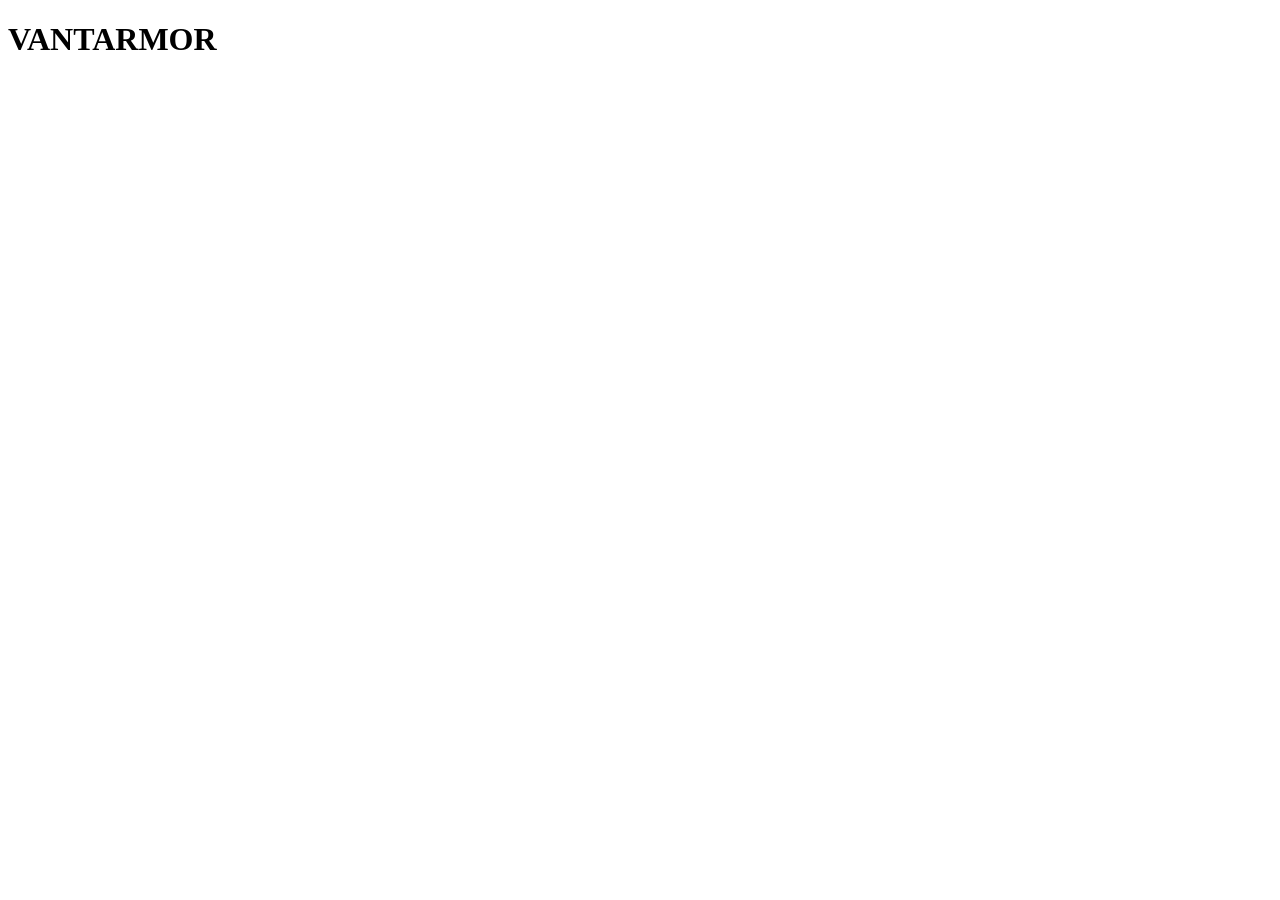
==== website/index.html @ bf8a06db "Add website folder scaffold" ====
<!doctype html>
<html lang="es">
  <head>
    <meta charset="utf-8" />
    <meta name="viewport" content="width=device-width, initial-scale=1" />
    <title>VANTARMOR</title>
  </head>
  <body>
    <main>
      <h1>VANTARMOR</h1>
    </main>
  </body>
</html>
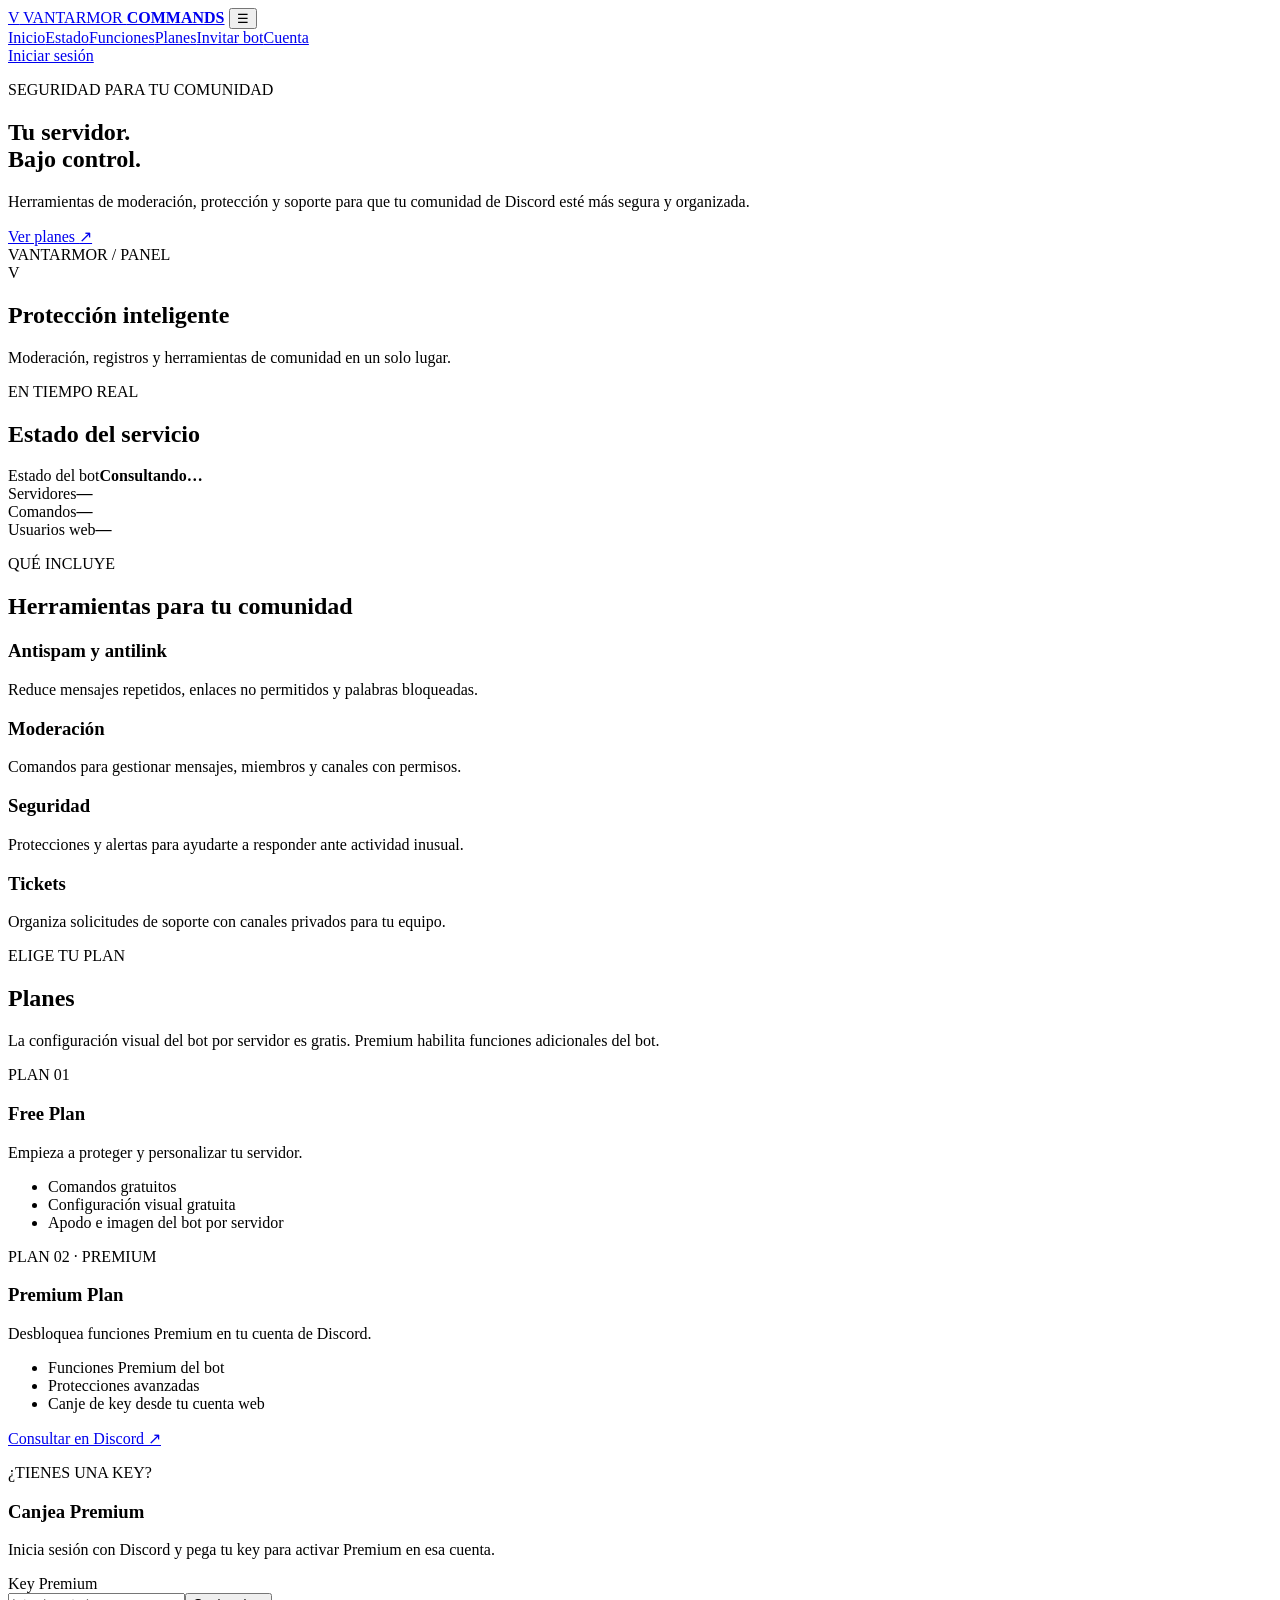
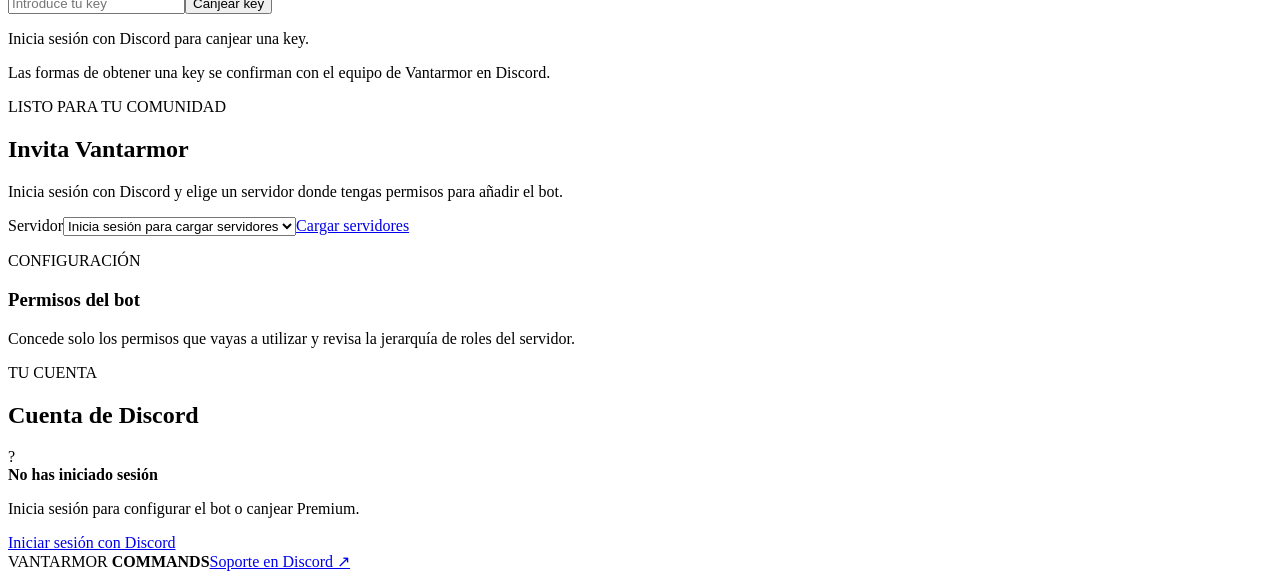
==== commit f43f3f6e: "Add files via upload" ====
--- a/website/index.html
+++ b/website/index.html
@@ -1,13 +1,32 @@
 <!doctype html>
 <html lang="es">
-  <head>
-    <meta charset="utf-8" />
-    <meta name="viewport" content="width=device-width, initial-scale=1" />
-    <title>VANTARMOR</title>
-  </head>
-  <body>
-    <main>
-      <h1>VANTARMOR</h1>
-    </main>
-  </body>
+<head>
+  <meta charset="utf-8">
+  <meta name="viewport" content="width=device-width, initial-scale=1">
+  <meta name="theme-color" content="#050505">
+  <meta name="description" content="Vantarmor Commands: herramientas de moderación y seguridad para comunidades de Discord.">
+  <title>Vantarmor Commands</title>
+  <link rel="stylesheet" href="/assets/style.css?v=7">
+  <link rel="stylesheet" href="/assets/plans.css?v=7">
+  <script src="/assets/app.js?v=7" defer></script>
+  <style>[hidden] { display: none !important; }</style>
+</head>
+<body>
+  <header class="topbar">
+    <a class="brand" href="#inicio" aria-label="Vantarmor Commands, inicio"><span class="brand-mark">V</span> VANTARMOR <strong>COMMANDS</strong></a>
+    <button id="menu-toggle" class="menu-toggle" aria-label="Abrir menú" aria-expanded="false">☰</button>
+    <nav id="nav" aria-label="Navegación principal"><a href="#inicio">Inicio</a><a href="#estado">Estado</a><a href="#funciones">Funciones</a><a href="#planes">Planes</a><a href="#invitar">Invitar bot</a><a href="#cuenta">Cuenta</a></nav>
+    <a class="button button-small" id="login-link" href="/auth/discord">Iniciar sesión</a>
+  </header>
+  <main>
+    <section id="inicio" class="hero"><div><p class="eyebrow">SEGURIDAD PARA TU COMUNIDAD</p><h1>Tu servidor.<br><span>Bajo control.</span></h1><p class="lead">Herramientas de moderación, protección y soporte para que tu comunidad de Discord esté más segura y organizada.</p><a class="button" href="#planes">Ver planes <span aria-hidden="true">↗</span></a></div><aside class="hero-card"><div class="badge">VANTARMOR / PANEL</div><div class="shield">V</div><h2>Protección inteligente</h2><p>Moderación, registros y herramientas de comunidad en un solo lugar.</p></aside></section>
+    <section class="section" id="estado"><p class="eyebrow">EN TIEMPO REAL</p><h2>Estado del servicio</h2><div class="stats"><article><span>Estado del bot</span><strong id="bot-status" class="online">Consultando…</strong></article><article><span>Servidores</span><strong id="server-count">—</strong></article><article><span>Comandos</span><strong id="command-count">—</strong></article><article><span>Usuarios web</span><strong id="user-count">—</strong></article></div></section>
+    <section class="section" id="funciones"><p class="eyebrow">QUÉ INCLUYE</p><h2>Herramientas para tu comunidad</h2><div class="features"><article><h3>Antispam y antilink</h3><p>Reduce mensajes repetidos, enlaces no permitidos y palabras bloqueadas.</p></article><article><h3>Moderación</h3><p>Comandos para gestionar mensajes, miembros y canales con permisos.</p></article><article><h3>Seguridad</h3><p>Protecciones y alertas para ayudarte a responder ante actividad inusual.</p></article><article><h3>Tickets</h3><p>Organiza solicitudes de soporte con canales privados para tu equipo.</p></article></div></section>
+    <section class="section plans-section" id="planes"><p class="eyebrow">ELIGE TU PLAN</p><h2>Planes</h2><p class="plans-intro">La configuración visual del bot por servidor es gratis. Premium habilita funciones adicionales del bot.</p><div class="plans-grid"><article class="plan-card"><span class="plan-tag">PLAN 01</span><h3>Free Plan</h3><p class="plan-summary">Empieza a proteger y personalizar tu servidor.</p><ul><li>Comandos gratuitos</li><li>Configuración visual gratuita</li><li>Apodo e imagen del bot por servidor</li></ul></article><article class="plan-card premium-plan"><span class="plan-tag">PLAN 02 · PREMIUM</span><h3>Premium Plan</h3><p class="plan-summary">Desbloquea funciones Premium en tu cuenta de Discord.</p><ul><li>Funciones Premium del bot</li><li>Protecciones avanzadas</li><li>Canje de key desde tu cuenta web</li></ul><a class="button secondary" href="https://discord.gg/YD7uY3AHz" target="_blank" rel="noopener">Consultar en Discord ↗</a></article></div><article class="redeem-card" id="canjear-key"><div><p class="eyebrow">¿TIENES UNA KEY?</p><h3>Canjea Premium</h3><p>Inicia sesión con Discord y pega tu key para activar Premium en esa cuenta.</p></div><form id="premium-key-form"><label for="premium-key">Key Premium</label><div class="redeem-controls"><input id="premium-key" name="key" type="password" autocomplete="off" maxlength="160" placeholder="Introduce tu key" required><button class="button" id="redeem-button" type="submit">Canjear key</button></div><p id="redeem-status" class="form-status" role="status" aria-live="polite">Inicia sesión con Discord para canjear una key.</p></form></article><p class="plans-note">Las formas de obtener una key se confirman con el equipo de Vantarmor en Discord.</p></section>
+    <section class="section invite" id="invitar"><div><p class="eyebrow">LISTO PARA TU COMUNIDAD</p><h2>Invita Vantarmor</h2><p>Inicia sesión con Discord y elige un servidor donde tengas permisos para añadir el bot.</p><label for="guild-select">Servidor</label><select id="guild-select"><option value="">Inicia sesión para cargar servidores</option></select><a class="button" id="invite-button" href="#invitar">Cargar servidores</a></div><div><p class="eyebrow">CONFIGURACIÓN</p><h3>Permisos del bot</h3><p>Concede solo los permisos que vayas a utilizar y revisa la jerarquía de roles del servidor.</p></div></section>
+    <section class="section account" id="cuenta"><p class="eyebrow">TU CUENTA</p><h2>Cuenta de Discord</h2><article id="profile-card" class="profile"><div class="avatar">?</div><div><strong id="profile-name">No has iniciado sesión</strong><p id="profile-plan">Inicia sesión para configurar el bot o canjear Premium.</p></div></article><div class="account-actions"><a class="button" id="account-login" href="/auth/discord">Iniciar sesión con Discord</a><a class="button secondary" id="admin-panel-link" href="/admin" hidden>Administración Premium</a></div><div id="bot-profile-settings" class="account-settings" hidden><p class="eyebrow">CONFIGURACIÓN GRATUITA DEL BOT</p><h3>Personalizar en tu servidor</h3><p>Selecciona un servidor donde seas administrador y Vantarmor esté conectado. El cambio solo afecta la apariencia del bot en ese servidor.</p><form id="guild-profile-form"><label for="guild-profile-select">Servidor</label><select id="guild-profile-select" required><option value="">Cargando servidores…</option></select><label for="bot-nickname">Apodo del bot</label><input id="bot-nickname" type="text" maxlength="32" placeholder="Dejar vacío para quitar el apodo"><label for="bot-avatar">Imagen del bot en este servidor</label><input id="bot-avatar" type="file" accept="image/png,image/jpeg,image/webp,image/gif"><small>PNG, JPG, WEBP o GIF; máximo 2 MB. Si no eliges imagen, se conserva la actual.</small><img id="avatar-preview" alt="Vista previa" hidden><button class="button" id="save-guild-profile" type="submit">Guardar cambios gratis</button><p id="guild-profile-status" class="form-status" role="status" aria-live="polite"></p></form></div></section>
+  </main>
+  <footer><span class="brand">VANTARMOR <strong>COMMANDS</strong></span><a href="https://discord.gg/YD7uY3AHz" target="_blank" rel="noopener">Soporte en Discord ↗</a></footer>
+  <div id="toast" class="toast" role="status" aria-live="polite"></div>
+</body>
 </html>
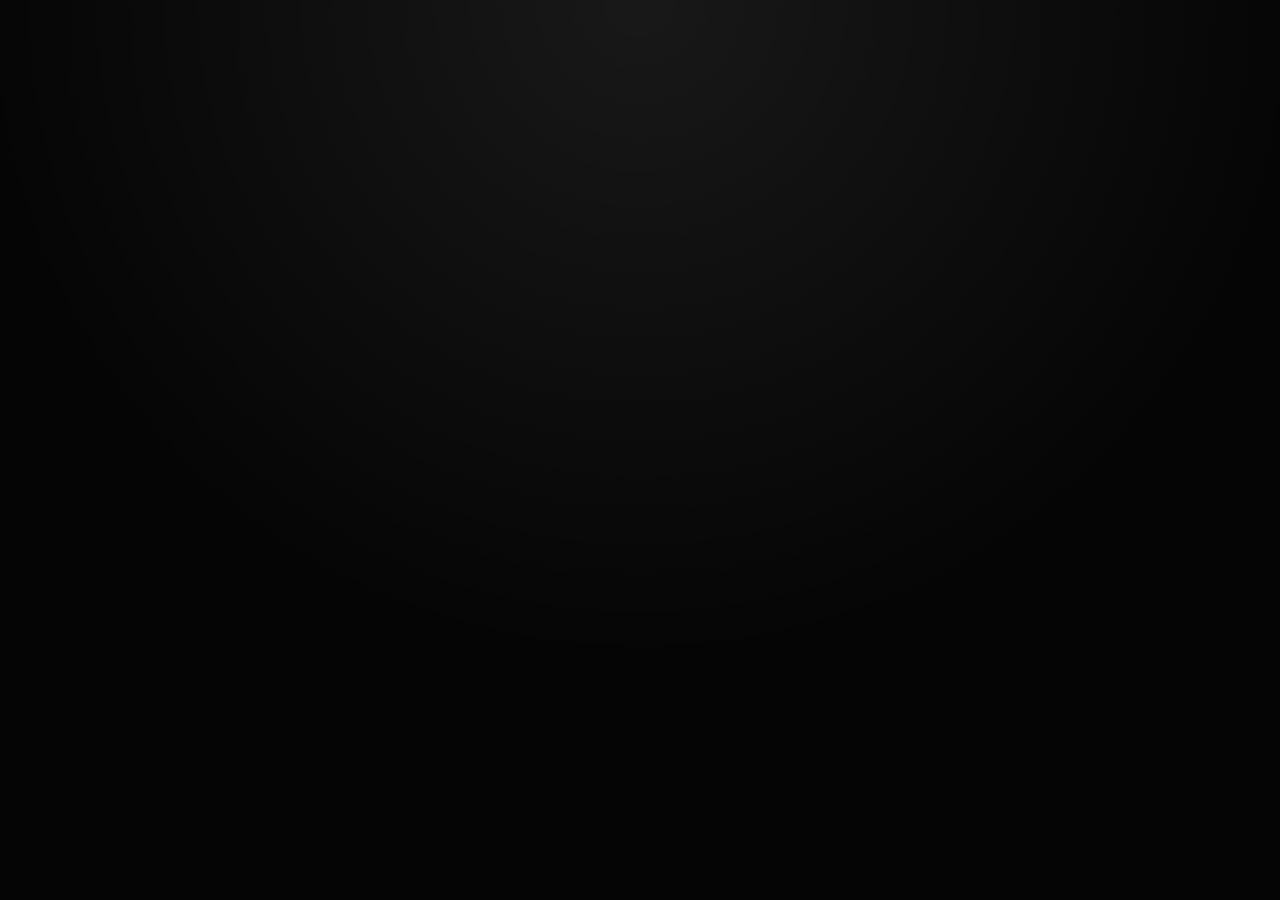
==== commit 4f02a66d: "Update index.html" ====
--- a/website/index.html
+++ b/website/index.html
@@ -1,32 +1,368 @@
-<!doctype html>
+<!DOCTYPE html>
 <html lang="es">
 <head>
-  <meta charset="utf-8">
-  <meta name="viewport" content="width=device-width, initial-scale=1">
-  <meta name="theme-color" content="#050505">
-  <meta name="description" content="Vantarmor Commands: herramientas de moderación y seguridad para comunidades de Discord.">
-  <title>Vantarmor Commands</title>
-  <link rel="stylesheet" href="/assets/style.css?v=7">
-  <link rel="stylesheet" href="/assets/plans.css?v=7">
-  <script src="/assets/app.js?v=7" defer></script>
-  <style>[hidden] { display: none !important; }</style>
-</head>
-<body>
-  <header class="topbar">
-    <a class="brand" href="#inicio" aria-label="Vantarmor Commands, inicio"><span class="brand-mark">V</span> VANTARMOR <strong>COMMANDS</strong></a>
-    <button id="menu-toggle" class="menu-toggle" aria-label="Abrir menú" aria-expanded="false">☰</button>
-    <nav id="nav" aria-label="Navegación principal"><a href="#inicio">Inicio</a><a href="#estado">Estado</a><a href="#funciones">Funciones</a><a href="#planes">Planes</a><a href="#invitar">Invitar bot</a><a href="#cuenta">Cuenta</a></nav>
-    <a class="button button-small" id="login-link" href="/auth/discord">Iniciar sesión</a>
-  </header>
-  <main>
-    <section id="inicio" class="hero"><div><p class="eyebrow">SEGURIDAD PARA TU COMUNIDAD</p><h1>Tu servidor.<br><span>Bajo control.</span></h1><p class="lead">Herramientas de moderación, protección y soporte para que tu comunidad de Discord esté más segura y organizada.</p><a class="button" href="#planes">Ver planes <span aria-hidden="true">↗</span></a></div><aside class="hero-card"><div class="badge">VANTARMOR / PANEL</div><div class="shield">V</div><h2>Protección inteligente</h2><p>Moderación, registros y herramientas de comunidad en un solo lugar.</p></aside></section>
-    <section class="section" id="estado"><p class="eyebrow">EN TIEMPO REAL</p><h2>Estado del servicio</h2><div class="stats"><article><span>Estado del bot</span><strong id="bot-status" class="online">Consultando…</strong></article><article><span>Servidores</span><strong id="server-count">—</strong></article><article><span>Comandos</span><strong id="command-count">—</strong></article><article><span>Usuarios web</span><strong id="user-count">—</strong></article></div></section>
-    <section class="section" id="funciones"><p class="eyebrow">QUÉ INCLUYE</p><h2>Herramientas para tu comunidad</h2><div class="features"><article><h3>Antispam y antilink</h3><p>Reduce mensajes repetidos, enlaces no permitidos y palabras bloqueadas.</p></article><article><h3>Moderación</h3><p>Comandos para gestionar mensajes, miembros y canales con permisos.</p></article><article><h3>Seguridad</h3><p>Protecciones y alertas para ayudarte a responder ante actividad inusual.</p></article><article><h3>Tickets</h3><p>Organiza solicitudes de soporte con canales privados para tu equipo.</p></article></div></section>
-    <section class="section plans-section" id="planes"><p class="eyebrow">ELIGE TU PLAN</p><h2>Planes</h2><p class="plans-intro">La configuración visual del bot por servidor es gratis. Premium habilita funciones adicionales del bot.</p><div class="plans-grid"><article class="plan-card"><span class="plan-tag">PLAN 01</span><h3>Free Plan</h3><p class="plan-summary">Empieza a proteger y personalizar tu servidor.</p><ul><li>Comandos gratuitos</li><li>Configuración visual gratuita</li><li>Apodo e imagen del bot por servidor</li></ul></article><article class="plan-card premium-plan"><span class="plan-tag">PLAN 02 · PREMIUM</span><h3>Premium Plan</h3><p class="plan-summary">Desbloquea funciones Premium en tu cuenta de Discord.</p><ul><li>Funciones Premium del bot</li><li>Protecciones avanzadas</li><li>Canje de key desde tu cuenta web</li></ul><a class="button secondary" href="https://discord.gg/YD7uY3AHz" target="_blank" rel="noopener">Consultar en Discord ↗</a></article></div><article class="redeem-card" id="canjear-key"><div><p class="eyebrow">¿TIENES UNA KEY?</p><h3>Canjea Premium</h3><p>Inicia sesión con Discord y pega tu key para activar Premium en esa cuenta.</p></div><form id="premium-key-form"><label for="premium-key">Key Premium</label><div class="redeem-controls"><input id="premium-key" name="key" type="password" autocomplete="off" maxlength="160" placeholder="Introduce tu key" required><button class="button" id="redeem-button" type="submit">Canjear key</button></div><p id="redeem-status" class="form-status" role="status" aria-live="polite">Inicia sesión con Discord para canjear una key.</p></form></article><p class="plans-note">Las formas de obtener una key se confirman con el equipo de Vantarmor en Discord.</p></section>
-    <section class="section invite" id="invitar"><div><p class="eyebrow">LISTO PARA TU COMUNIDAD</p><h2>Invita Vantarmor</h2><p>Inicia sesión con Discord y elige un servidor donde tengas permisos para añadir el bot.</p><label for="guild-select">Servidor</label><select id="guild-select"><option value="">Inicia sesión para cargar servidores</option></select><a class="button" id="invite-button" href="#invitar">Cargar servidores</a></div><div><p class="eyebrow">CONFIGURACIÓN</p><h3>Permisos del bot</h3><p>Concede solo los permisos que vayas a utilizar y revisa la jerarquía de roles del servidor.</p></div></section>
-    <section class="section account" id="cuenta"><p class="eyebrow">TU CUENTA</p><h2>Cuenta de Discord</h2><article id="profile-card" class="profile"><div class="avatar">?</div><div><strong id="profile-name">No has iniciado sesión</strong><p id="profile-plan">Inicia sesión para configurar el bot o canjear Premium.</p></div></article><div class="account-actions"><a class="button" id="account-login" href="/auth/discord">Iniciar sesión con Discord</a><a class="button secondary" id="admin-panel-link" href="/admin" hidden>Administración Premium</a></div><div id="bot-profile-settings" class="account-settings" hidden><p class="eyebrow">CONFIGURACIÓN GRATUITA DEL BOT</p><h3>Personalizar en tu servidor</h3><p>Selecciona un servidor donde seas administrador y Vantarmor esté conectado. El cambio solo afecta la apariencia del bot en ese servidor.</p><form id="guild-profile-form"><label for="guild-profile-select">Servidor</label><select id="guild-profile-select" required><option value="">Cargando servidores…</option></select><label for="bot-nickname">Apodo del bot</label><input id="bot-nickname" type="text" maxlength="32" placeholder="Dejar vacío para quitar el apodo"><label for="bot-avatar">Imagen del bot en este servidor</label><input id="bot-avatar" type="file" accept="image/png,image/jpeg,image/webp,image/gif"><small>PNG, JPG, WEBP o GIF; máximo 2 MB. Si no eliges imagen, se conserva la actual.</small><img id="avatar-preview" alt="Vista previa" hidden><button class="button" id="save-guild-profile" type="submit">Guardar cambios gratis</button><p id="guild-profile-status" class="form-status" role="status" aria-live="polite"></p></form></div></section>
-  </main>
-  <footer><span class="brand">VANTARMOR <strong>COMMANDS</strong></span><a href="https://discord.gg/YD7uY3AHz" target="_blank" rel="noopener">Soporte en Discord ↗</a></footer>
-  <div id="toast" class="toast" role="status" aria-live="polite"></div>
-</body>
-</html>
+    <meta charset="UTF-8">
+    <meta name="viewport" content="width=device-width, initial-scale=1.0">
+    <title>Vantamor Commands | Bot & Dashboard</title>
+    <style>
+        :root {
+            --bg-black: #050505;
+            --bg-panel: #0d0d0d;
+            --bg-card: #121212;
+            --white: #ffffff;
+            --gray-light: #cccccc;
+            --gray-dark: #333333;
+            --glow-white: 0 0 15px rgba(255, 255, 255, 0.35);
+            --glow-strong: 0 0 25px rgba(255, 255, 255, 0.7);
+            --green: #00ff66;
+            --red: #ff3333;
+        }
+
+        * {
+            box-sizing: border-box;
+            margin: 0;
+            padding: 0;
+            font-family: 'Segoe UI', system-ui, -apple-system, sans-serif;
+        }
+
+        body {
+            background-color: var(--bg-black);
+            color: var(--white);
+            min-height: 100vh;
+            overflow-x: hidden;
+            background-image: radial-gradient(circle at 50% 0%, rgba(255,255,255,0.08) 0%, transparent 60%);
+        }
+
+        /* Barra Superior y Botón 3 Rayitas */
+        .topbar {
+            position: fixed;
+            top: 0;
+            left: 0;
+            width: 100%;
+            height: 70px;
+            background: rgba(5, 5, 5, 0.9);
+            backdrop-filter: blur(10px);
+            border-bottom: 1px solid rgba(255, 255, 255, 0.2);
+            box-shadow: 0 4px 20px rgba(255, 255, 255, 0.08);
+            display: flex;
+            align-items: center;
+            justify-content: space-between;
+            padding: 0 25px;
+            z-index: 1000;
+        }
+
+        .menu-toggle {
+            background: transparent;
+            border: 1px solid var(--white);
+            color: var(--white);
+            font-size: 1.6rem;
+            width: 45px;
+            height: 45px;
+            border-radius: 8px;
+            cursor: pointer;
+            display: flex;
+            align-items: center;
+            justify-content: center;
+            box-shadow: var(--glow-white);
+            transition: all 0.3s ease;
+        }
+
+        .menu-toggle:hover {
+            background: var(--white);
+            color: var(--bg-black);
+            box-shadow: var(--glow-strong);
+        }
+
+        .brand-title {
+            font-size: 1.5rem;
+            font-weight: 800;
+            letter-spacing: 2px;
+            text-transform: uppercase;
+            text-shadow: 0 0 12px rgba(255, 255, 255, 0.8);
+        }
+
+        /* Menú Lateral Desplegable (3 rayitas) */
+        .sidebar {
+            position: fixed;
+            top: 0;
+            left: -290px;
+            width: 280px;
+            height: 100vh;
+            background: var(--bg-panel);
+            border-right: 1px solid var(--white);
+            box-shadow: 5px 0 30px rgba(255, 255, 255, 0.2);
+            padding: 85px 20px 30px;
+            transition: left 0.35s cubic-bezier(0.4, 0, 0.2, 1);
+            z-index: 999;
+            display: flex;
+            flex-direction: column;
+            gap: 12px;
+        }
+
+        .sidebar.open {
+            left: 0;
+        }
+
+        .overlay {
+            position: fixed;
+            inset: 0;
+            background: rgba(0, 0, 0, 0.75);
+            display: none;
+            z-index: 998;
+        }
+
+        .overlay.active {
+            display: block;
+        }
+
+        .nav-btn {
+            background: transparent;
+            color: var(--gray-light);
+            border: 1px solid transparent;
+            padding: 14px 18px;
+            text-align: left;
+            font-size: 1.05rem;
+            font-weight: 600;
+            border-radius: 8px;
+            cursor: pointer;
+            transition: all 0.25s;
+            display: flex;
+            align-items: center;
+            gap: 12px;
+        }
+
+        .nav-btn:hover, .nav-btn.active {
+            background: var(--white);
+            color: var(--bg-black);
+            box-shadow: var(--glow-strong);
+            transform: translateX(5px);
+        }
+
+        /* Contenedor Principal */
+        .main-content {
+            max-width: 1150px;
+            margin: 0 auto;
+            padding: 105px 20px 60px;
+        }
+
+        .tab-section {
+            display: none;
+            animation: fadeIn 0.4s ease;
+        }
+
+        .tab-section.active {
+            display: block;
+        }
+
+        @keyframes fadeIn {
+            from { opacity: 0; transform: translateY(10px); }
+            to { opacity: 1; transform: translateY(0); }
+        }
+
+        /* Tarjetas con Resplandor Blanco */
+        .glow-card {
+            background: var(--bg-card);
+            border: 1px solid rgba(255, 255, 255, 0.35);
+            border-radius: 14px;
+            padding: 25px;
+            box-shadow: var(--glow-white);
+            transition: transform 0.25s, box-shadow 0.25s;
+        }
+
+        .glow-card:hover {
+            box-shadow: var(--glow-strong);
+            border-color: var(--white);
+        }
+
+        .btn-white {
+            background: var(--white);
+            color: var(--bg-black);
+            border: none;
+            padding: 12px 24px;
+            font-size: 1rem;
+            font-weight: 700;
+            border-radius: 8px;
+            cursor: pointer;
+            box-shadow: var(--glow-white);
+            transition: all 0.25s;
+            text-decoration: none;
+            display: inline-block;
+            text-align: center;
+        }
+
+        .btn-white:hover {
+            transform: scale(1.03);
+            box-shadow: var(--glow-strong);
+        }
+
+        .btn-outline {
+            background: transparent;
+            color: var(--white);
+            border: 1px solid var(--white);
+            padding: 10px 20px;
+            font-size: 0.95rem;
+            font-weight: 600;
+            border-radius: 8px;
+            cursor: pointer;
+            transition: all 0.25s;
+        }
+
+        .btn-outline:hover {
+            background: var(--white);
+            color: var(--bg-black);
+            box-shadow: var(--glow-white);
+        }
+
+        h2.section-title {
+            font-size: 2.2rem;
+            margin-bottom: 10px;
+            text-shadow: 0 0 15px rgba(255, 255, 255, 0.6);
+        }
+
+        p.section-sub {
+            color: var(--gray-light);
+            margin-bottom: 30px;
+            font-size: 1.05rem;
+        }
+
+        /* 1. INICIO */
+        .hero-box {
+            text-align: center;
+            padding: 50px 25px;
+            margin-bottom: 35px;
+        }
+
+        .hero-box h1 {
+            font-size: 3rem;
+            margin-bottom: 15px;
+            text-shadow: 0 0 25px rgba(255, 255, 255, 0.9);
+        }
+
+        .grid-3 {
+            display: grid;
+            grid-template-columns: repeat(auto-fit, minmax(280px, 1fr));
+            gap: 20px;
+        }
+
+        /* 2. FUNCIONES */
+        .func-filters {
+            display: flex;
+            flex-wrap: wrap;
+            gap: 10px;
+            margin-bottom: 20px;
+        }
+
+        .search-bar {
+            width: 100%;
+            padding: 14px;
+            background: var(--bg-panel);
+            border: 1px solid var(--white);
+            border-radius: 8px;
+            color: var(--white);
+            margin-bottom: 20px;
+            font-size: 1rem;
+            box-shadow: var(--glow-white);
+            outline: none;
+        }
+
+        .cmd-grid {
+            display: grid;
+            grid-template-columns: repeat(auto-fill, minmax(300px, 1fr));
+            gap: 16px;
+        }
+
+        .cmd-tag {
+            background: var(--white);
+            color: var(--bg-black);
+            padding: 4px 10px;
+            border-radius: 6px;
+            font-family: monospace;
+            font-weight: 800;
+            font-size: 0.95rem;
+            display: inline-block;
+            margin-bottom: 10px;
+        }
+
+        /* 3. ESTADO */
+        .status-indicator {
+            display: inline-flex;
+            align-items: center;
+            gap: 10px;
+            padding: 8px 18px;
+            border-radius: 30px;
+            border: 1px solid var(--white);
+            font-weight: 700;
+            margin-bottom: 25px;
+            box-shadow: var(--glow-white);
+        }
+
+        .stat-number {
+            font-size: 2.8rem;
+            font-weight: 900;
+            text-shadow: 0 0 18px rgba(255, 255, 255, 0.8);
+            margin: 10px 0;
+        }
+
+        /* 4. INVITAR BOT */
+        .server-item {
+            display: flex;
+            align-items: center;
+            justify-content: space-between;
+            flex-wrap: wrap;
+            gap: 15px;
+            margin-bottom: 15px;
+        }
+
+        .server-info {
+            display: flex;
+            align-items: center;
+            gap: 15px;
+        }
+
+        .server-avatar {
+            width: 55px;
+            height: 55px;
+            border-radius: 50%;
+            border: 2px solid var(--white);
+            background: #222;
+            display: flex;
+            align-items: center;
+            justify-content: center;
+            font-weight: bold;
+            font-size: 1.2rem;
+            box-shadow: var(--glow-white);
+        }
+
+        .role-badge {
+            font-size: 0.75rem;
+            padding: 3px 10px;
+            border-radius: 12px;
+            border: 1px solid var(--white);
+            text-transform: uppercase;
+            font-weight: bold;
+        }
+
+        /* 5. PLANES */
+        .plans-grid {
+            display: grid;
+            grid-template-columns: repeat(auto-fit, minmax(320px, 1fr));
+            gap: 25px;
+        }
+
+        .plan-list {
+            list-style: none;
+            margin: 20px 0 30px;
+        }
+
+        .plan-list li {
+            padding: 10px 0;
+            border-bottom: 1px solid rgba(255, 255, 255, 0.15);
+            display: flex;
+            align-items: center;
+            gap: 10px;
+        }
+
+        /* 6. CUENTA */
+        .account-header {
+            display: flex;
+      
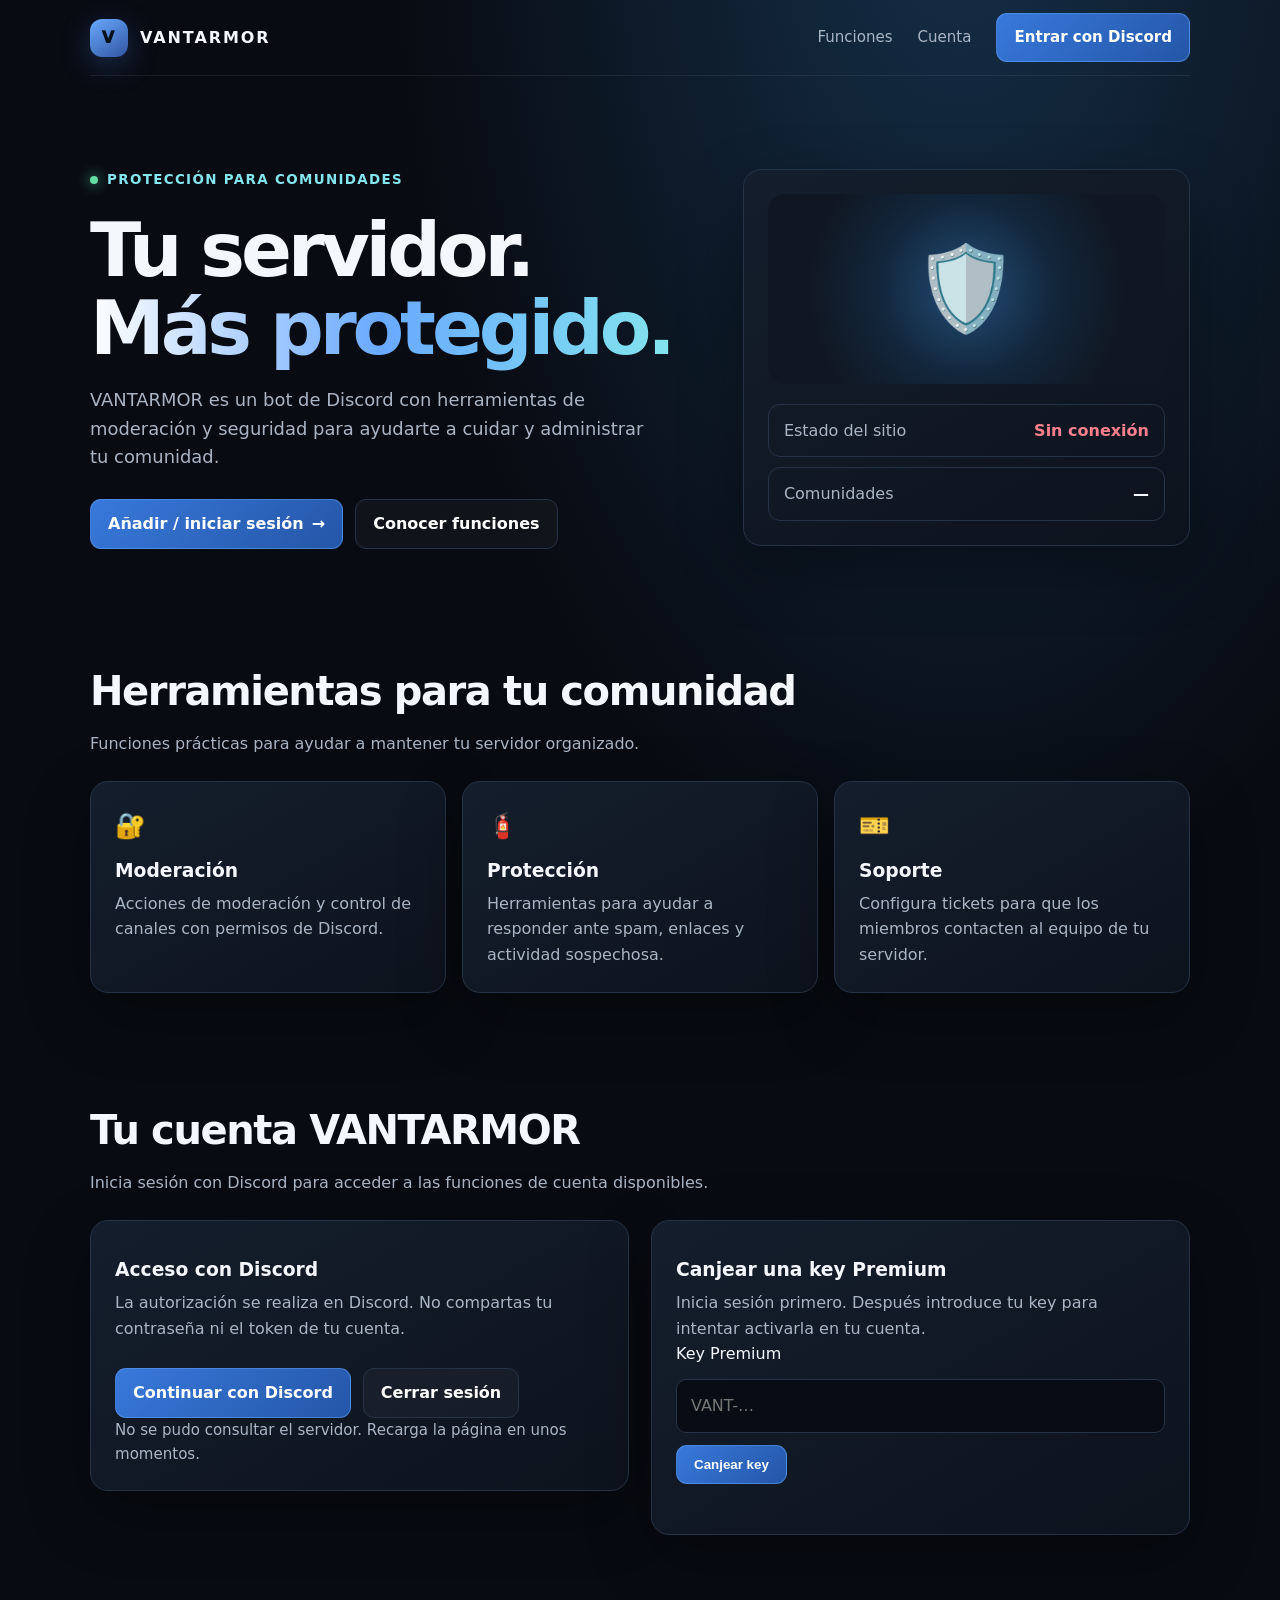
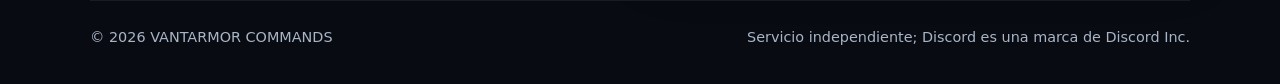
==== commit c6f4ff7b: "Rebuild functional VANTARMOR website and keep Railway web service running" ====
--- a/website/index.html
+++ b/website/index.html
@@ -1,368 +1,91 @@
-<!DOCTYPE html>
+<!doctype html>
 <html lang="es">
 <head>
-    <meta charset="UTF-8">
-    <meta name="viewport" content="width=device-width, initial-scale=1.0">
-    <title>Vantamor Commands | Bot & Dashboard</title>
-    <style>
-        :root {
-            --bg-black: #050505;
-            --bg-panel: #0d0d0d;
-            --bg-card: #121212;
-            --white: #ffffff;
-            --gray-light: #cccccc;
-            --gray-dark: #333333;
-            --glow-white: 0 0 15px rgba(255, 255, 255, 0.35);
-            --glow-strong: 0 0 25px rgba(255, 255, 255, 0.7);
-            --green: #00ff66;
-            --red: #ff3333;
+  <meta charset="utf-8">
+  <meta name="viewport" content="width=device-width, initial-scale=1">
+  <meta name="theme-color" content="#080b12">
+  <meta name="description" content="VANTARMOR protege y ayuda a administrar tu comunidad de Discord.">
+  <title>VANTARMOR — Seguridad para Discord</title>
+  <style>
+    :root{color-scheme:dark;--bg:#080b12;--panel:#101621;--panel2:#151e2b;--line:#263347;--text:#f4f7fb;--muted:#a9b5c5;--blue:#69a9ff;--cyan:#83e5ed;--green:#62dda4;--red:#ff7f8e;--radius:18px}
+    *{box-sizing:border-box}html{scroll-behavior:smooth}body{margin:0;background:radial-gradient(ellipse at 75% -10%,#15304a 0,transparent 42%),var(--bg);color:var(--text);font:16px/1.6 system-ui,-apple-system,Segoe UI,sans-serif}a{color:inherit;text-decoration:none}.wrap{width:min(1100px,calc(100% - 40px));margin:auto}.nav{height:76px;display:flex;align-items:center;justify-content:space-between;border-bottom:1px solid #ffffff12}.brand{display:flex;gap:12px;align-items:center;font-weight:850;letter-spacing:.12em}.logo{width:38px;height:38px;border-radius:12px;background:linear-gradient(145deg,var(--blue),#3155a2);display:grid;place-items:center;color:#07101d;font-weight:950;box-shadow:0 8px 30px #4f93ff44}.navlinks{display:flex;gap:25px;align-items:center;color:var(--muted);font-size:.94rem}.navlinks a:hover{color:white}.button{border:1px solid #6baaff70;background:linear-gradient(135deg,#3879db,#2456a7);color:white;padding:11px 17px;border-radius:11px;font-weight:750;display:inline-flex;align-items:center;justify-content:center;gap:8px;cursor:pointer;transition:transform .18s,filter .18s}.button:hover{transform:translateY(-2px);filter:brightness(1.13)}.button.secondary{background:#ffffff08;border-color:var(--line)}.hero{padding:90px 0 70px;display:grid;grid-template-columns:1.15fr .85fr;gap:48px;align-items:center}.eyebrow{display:inline-flex;align-items:center;gap:9px;color:var(--cyan);font-size:.84rem;font-weight:750;letter-spacing:.1em;text-transform:uppercase}.dot{width:8px;height:8px;border-radius:50%;background:var(--green);box-shadow:0 0 14px var(--green)}h1{font-size:clamp(2.7rem,6vw,4.7rem);line-height:1.04;letter-spacing:-.055em;margin:19px 0}.grad{background:linear-gradient(90deg,#fff,var(--blue),var(--cyan));color:transparent;background-clip:text}.lead{max-width:570px;color:var(--muted);font-size:1.12rem}.actions{display:flex;gap:12px;flex-wrap:wrap;margin-top:27px}.hero-card,.card{background:linear-gradient(150deg,#141e2c,#0d131d);border:1px solid var(--line);border-radius:var(--radius);padding:24px;box-shadow:0 22px 65px #0005}.shield{height:190px;border-radius:16px;display:grid;place-items:center;background:radial-gradient(circle,#234d78 0,#12263b 40%,#101722 72%);font-size:5.2rem;margin-bottom:20px}.status{border:1px solid var(--line);border-radius:12px;padding:13px 15px;display:flex;align-items:center;justify-content:space-between;gap:10px;color:var(--muted)}.status strong{color:var(--text)}.section{padding:40px 0 65px}.section h2{font-size:clamp(1.8rem,4vw,2.5rem);letter-spacing:-.035em;margin:0 0 8px}.sub{color:var(--muted);margin:0 0 25px}.grid{display:grid;grid-template-columns:repeat(3,1fr);gap:16px}.card h3{margin:10px 0 5px}.card p{margin:0;color:var(--muted)}.icon{font-size:1.55rem}.account{display:grid;grid-template-columns:1fr 1fr;gap:22px;align-items:start}.field{width:100%;margin:12px 0;padding:13px 14px;color:var(--text);background:#080d15;border:1px solid var(--line);border-radius:10px;font:inherit}.field:focus{outline:2px solid #69a9ff88;border-color:var(--blue)}.message{min-height:26px;color:var(--muted);font-size:.94rem}.foot{border-top:1px solid #ffffff12;padding:25px 0 35px;color:var(--muted);font-size:.9rem;display:flex;justify-content:space-between;gap:20px;flex-wrap:wrap}small{color:var(--muted)}
+    @media(max-width:760px){.navlinks>a:not(.button){display:none}.hero{grid-template-columns:1fr;padding-top:62px;gap:30px}.grid{grid-template-columns:1fr}.account{grid-template-columns:1fr}.wrap{width:min(100% - 28px,1100px)}.hero-card{padding:18px}}
+  </style>
+</head>
+<body>
+  <header class="wrap nav">
+    <a class="brand" href="#inicio" aria-label="VANTARMOR inicio"><span class="logo">V</span><span>VANTARMOR</span></a>
+    <nav class="navlinks" aria-label="Navegación"><a href="#funciones">Funciones</a><a href="#cuenta">Cuenta</a><a class="button" href="/auth/discord" id="loginTop">Entrar con Discord</a></nav>
+  </header>
+  <main class="wrap">
+    <section class="hero" id="inicio">
+      <div><span class="eyebrow"><i class="dot"></i> Protección para comunidades</span><h1>Tu servidor.<br><span class="grad">Más protegido.</span></h1><p class="lead">VANTARMOR es un bot de Discord con herramientas de moderación y seguridad para ayudarte a cuidar y administrar tu comunidad.</p><div class="actions"><a class="button" id="inviteButton" href="/auth/discord">Añadir / iniciar sesión <span aria-hidden="true">→</span></a><a class="button secondary" href="#funciones">Conocer funciones</a></div></div>
+      <aside class="hero-card"><div class="shield" aria-hidden="true">🛡️</div><div class="status"><span>Estado del sitio</span><strong id="siteStatus">Comprobando…</strong></div><div class="status" style="margin-top:10px"><span>Comunidades</span><strong id="serverCount">—</strong></div></aside>
+    </section>
+    <section class="section" id="funciones"><h2>Herramientas para tu comunidad</h2><p class="sub">Funciones prácticas para ayudar a mantener tu servidor organizado.</p><div class="grid">
+      <article class="card"><span class="icon" aria-hidden="true">🔐</span><h3>Moderación</h3><p>Acciones de moderación y control de canales con permisos de Discord.</p></article>
+      <article class="card"><span class="icon" aria-hidden="true">🧯</span><h3>Protección</h3><p>Herramientas para ayudar a responder ante spam, enlaces y actividad sospechosa.</p></article>
+      <article class="card"><span class="icon" aria-hidden="true">🎫</span><h3>Soporte</h3><p>Configura tickets para que los miembros contacten al equipo de tu servidor.</p></article>
+    </div></section>
+    <section class="section" id="cuenta"><h2>Tu cuenta VANTARMOR</h2><p class="sub">Inicia sesión con Discord para acceder a las funciones de cuenta disponibles.</p><div class="account">
+      <article class="card"><h3>Acceso con Discord</h3><p>La autorización se realiza en Discord. No compartas tu contraseña ni el token de tu cuenta.</p><div class="actions"><a class="button" href="/auth/discord" id="loginButton">Continuar con Discord</a><a class="button secondary" href="/auth/logout" id="logoutButton" hidden>Cerrar sesión</a></div><p class="message" id="accountMessage" role="status">Comprobando el estado de tu cuenta…</p></article>
+      <article class="card"><h3>Canjear una key Premium</h3><p>Inicia sesión primero. Después introduce tu key para intentar activarla en tu cuenta.</p><form id="redeemForm"><label for="premiumKey">Key Premium</label><input class="field" id="premiumKey" name="key" maxlength="160" autocomplete="off" placeholder="VANT-…" required><button class="button" type="submit" id="redeemButton">Canjear key</button><p class="message" id="redeemMessage" role="status"></p></form></article>
+    </div></section>
+  </main>
+  <footer class="wrap foot"><span>© <span id="year"></span> VANTARMOR COMMANDS</span><span>Servicio independiente; Discord es una marca de Discord Inc.</span></footer>
+  <script>
+    const $ = (id) => document.getElementById(id);
+    let csrfToken = "";
+    let authenticated = false;
+    $("year").textContent = new Date().getFullYear();
+    async function loadSite() {
+      try {
+        const [statsResponse, meResponse, configResponse] = await Promise.all([
+          fetch("/api/stats", {cache:"no-store"}),
+          fetch("/api/me", {cache:"no-store"}),
+          fetch("/config.json", {cache:"no-store"})
+        ]);
+        if (!statsResponse.ok || !configResponse.ok) throw new Error("El servidor respondió con un error.");
+        const stats = await statsResponse.json();
+        const config = await configResponse.json();
+        $("siteStatus").textContent = "En línea";
+        $("siteStatus").style.color = "var(--green)";
+        $("serverCount").textContent = Number(stats.servers || 0).toLocaleString("es");
+        if (config.invite_url) $("inviteButton").href = config.invite_url;
+        authenticated = meResponse.ok;
+        if (authenticated) {
+          const me = await meResponse.json();
+          csrfToken = me.csrf || "";
+          $("accountMessage").textContent = `Sesión iniciada como ${me.user?.name || "usuario de Discord"}.`;
+          $("logoutButton").hidden = false;
+        } else {
+          $("accountMessage").textContent = config.auth_enabled ? "Inicia sesión para continuar." : "El inicio de sesión aún no está configurado en el servidor.";
+          if (!config.auth_enabled) {
+            $("loginButton").setAttribute("aria-disabled", "true");
+            $("loginButton").title = "El administrador debe configurar las variables OAuth de Discord.";
+          }
         }
-
-        * {
-            box-sizing: border-box;
-            margin: 0;
-            padding: 0;
-            font-family: 'Segoe UI', system-ui, -apple-system, sans-serif;
-        }
-
-        body {
-            background-color: var(--bg-black);
-            color: var(--white);
-            min-height: 100vh;
-            overflow-x: hidden;
-            background-image: radial-gradient(circle at 50% 0%, rgba(255,255,255,0.08) 0%, transparent 60%);
-        }
-
-        /* Barra Superior y Botón 3 Rayitas */
-        .topbar {
-            position: fixed;
-            top: 0;
-            left: 0;
-            width: 100%;
-            height: 70px;
-            background: rgba(5, 5, 5, 0.9);
-            backdrop-filter: blur(10px);
-            border-bottom: 1px solid rgba(255, 255, 255, 0.2);
-            box-shadow: 0 4px 20px rgba(255, 255, 255, 0.08);
-            display: flex;
-            align-items: center;
-            justify-content: space-between;
-            padding: 0 25px;
-            z-index: 1000;
-        }
-
-        .menu-toggle {
-            background: transparent;
-            border: 1px solid var(--white);
-            color: var(--white);
-            font-size: 1.6rem;
-            width: 45px;
-            height: 45px;
-            border-radius: 8px;
-            cursor: pointer;
-            display: flex;
-            align-items: center;
-            justify-content: center;
-            box-shadow: var(--glow-white);
-            transition: all 0.3s ease;
-        }
-
-        .menu-toggle:hover {
-            background: var(--white);
-            color: var(--bg-black);
-            box-shadow: var(--glow-strong);
-        }
-
-        .brand-title {
-            font-size: 1.5rem;
-            font-weight: 800;
-            letter-spacing: 2px;
-            text-transform: uppercase;
-            text-shadow: 0 0 12px rgba(255, 255, 255, 0.8);
-        }
-
-        /* Menú Lateral Desplegable (3 rayitas) */
-        .sidebar {
-            position: fixed;
-            top: 0;
-            left: -290px;
-            width: 280px;
-            height: 100vh;
-            background: var(--bg-panel);
-            border-right: 1px solid var(--white);
-            box-shadow: 5px 0 30px rgba(255, 255, 255, 0.2);
-            padding: 85px 20px 30px;
-            transition: left 0.35s cubic-bezier(0.4, 0, 0.2, 1);
-            z-index: 999;
-            display: flex;
-            flex-direction: column;
-            gap: 12px;
-        }
-
-        .sidebar.open {
-            left: 0;
-        }
-
-        .overlay {
-            position: fixed;
-            inset: 0;
-            background: rgba(0, 0, 0, 0.75);
-            display: none;
-            z-index: 998;
-        }
-
-        .overlay.active {
-            display: block;
-        }
-
-        .nav-btn {
-            background: transparent;
-            color: var(--gray-light);
-            border: 1px solid transparent;
-            padding: 14px 18px;
-            text-align: left;
-            font-size: 1.05rem;
-            font-weight: 600;
-            border-radius: 8px;
-            cursor: pointer;
-            transition: all 0.25s;
-            display: flex;
-            align-items: center;
-            gap: 12px;
-        }
-
-        .nav-btn:hover, .nav-btn.active {
-            background: var(--white);
-            color: var(--bg-black);
-            box-shadow: var(--glow-strong);
-            transform: translateX(5px);
-        }
-
-        /* Contenedor Principal */
-        .main-content {
-            max-width: 1150px;
-            margin: 0 auto;
-            padding: 105px 20px 60px;
-        }
-
-        .tab-section {
-            display: none;
-            animation: fadeIn 0.4s ease;
-        }
-
-        .tab-section.active {
-            display: block;
-        }
-
-        @keyframes fadeIn {
-            from { opacity: 0; transform: translateY(10px); }
-            to { opacity: 1; transform: translateY(0); }
-        }
-
-        /* Tarjetas con Resplandor Blanco */
-        .glow-card {
-            background: var(--bg-card);
-            border: 1px solid rgba(255, 255, 255, 0.35);
-            border-radius: 14px;
-            padding: 25px;
-            box-shadow: var(--glow-white);
-            transition: transform 0.25s, box-shadow 0.25s;
-        }
-
-        .glow-card:hover {
-            box-shadow: var(--glow-strong);
-            border-color: var(--white);
-        }
-
-        .btn-white {
-            background: var(--white);
-            color: var(--bg-black);
-            border: none;
-            padding: 12px 24px;
-            font-size: 1rem;
-            font-weight: 700;
-            border-radius: 8px;
-            cursor: pointer;
-            box-shadow: var(--glow-white);
-            transition: all 0.25s;
-            text-decoration: none;
-            display: inline-block;
-            text-align: center;
-        }
-
-        .btn-white:hover {
-            transform: scale(1.03);
-            box-shadow: var(--glow-strong);
-        }
-
-        .btn-outline {
-            background: transparent;
-            color: var(--white);
-            border: 1px solid var(--white);
-            padding: 10px 20px;
-            font-size: 0.95rem;
-            font-weight: 600;
-            border-radius: 8px;
-            cursor: pointer;
-            transition: all 0.25s;
-        }
-
-        .btn-outline:hover {
-            background: var(--white);
-            color: var(--bg-black);
-            box-shadow: var(--glow-white);
-        }
-
-        h2.section-title {
-            font-size: 2.2rem;
-            margin-bottom: 10px;
-            text-shadow: 0 0 15px rgba(255, 255, 255, 0.6);
-        }
-
-        p.section-sub {
-            color: var(--gray-light);
-            margin-bottom: 30px;
-            font-size: 1.05rem;
-        }
-
-        /* 1. INICIO */
-        .hero-box {
-            text-align: center;
-            padding: 50px 25px;
-            margin-bottom: 35px;
-        }
-
-        .hero-box h1 {
-            font-size: 3rem;
-            margin-bottom: 15px;
-            text-shadow: 0 0 25px rgba(255, 255, 255, 0.9);
-        }
-
-        .grid-3 {
-            display: grid;
-            grid-template-columns: repeat(auto-fit, minmax(280px, 1fr));
-            gap: 20px;
-        }
-
-        /* 2. FUNCIONES */
-        .func-filters {
-            display: flex;
-            flex-wrap: wrap;
-            gap: 10px;
-            margin-bottom: 20px;
-        }
-
-        .search-bar {
-            width: 100%;
-            padding: 14px;
-            background: var(--bg-panel);
-            border: 1px solid var(--white);
-            border-radius: 8px;
-            color: var(--white);
-            margin-bottom: 20px;
-            font-size: 1rem;
-            box-shadow: var(--glow-white);
-            outline: none;
-        }
-
-        .cmd-grid {
-            display: grid;
-            grid-template-columns: repeat(auto-fill, minmax(300px, 1fr));
-            gap: 16px;
-        }
-
-        .cmd-tag {
-            background: var(--white);
-            color: var(--bg-black);
-            padding: 4px 10px;
-            border-radius: 6px;
-            font-family: monospace;
-            font-weight: 800;
-            font-size: 0.95rem;
-            display: inline-block;
-            margin-bottom: 10px;
-        }
-
-        /* 3. ESTADO */
-        .status-indicator {
-            display: inline-flex;
-            align-items: center;
-            gap: 10px;
-            padding: 8px 18px;
-            border-radius: 30px;
-            border: 1px solid var(--white);
-            font-weight: 700;
-            margin-bottom: 25px;
-            box-shadow: var(--glow-white);
-        }
-
-        .stat-number {
-            font-size: 2.8rem;
-            font-weight: 900;
-            text-shadow: 0 0 18px rgba(255, 255, 255, 0.8);
-            margin: 10px 0;
-        }
-
-        /* 4. INVITAR BOT */
-        .server-item {
-            display: flex;
-            align-items: center;
-            justify-content: space-between;
-            flex-wrap: wrap;
-            gap: 15px;
-            margin-bottom: 15px;
-        }
-
-        .server-info {
-            display: flex;
-            align-items: center;
-            gap: 15px;
-        }
-
-        .server-avatar {
-            width: 55px;
-            height: 55px;
-            border-radius: 50%;
-            border: 2px solid var(--white);
-            background: #222;
-            display: flex;
-            align-items: center;
-            justify-content: center;
-            font-weight: bold;
-            font-size: 1.2rem;
-            box-shadow: var(--glow-white);
-        }
-
-        .role-badge {
-            font-size: 0.75rem;
-            padding: 3px 10px;
-            border-radius: 12px;
-            border: 1px solid var(--white);
-            text-transform: uppercase;
-            font-weight: bold;
-        }
-
-        /* 5. PLANES */
-        .plans-grid {
-            display: grid;
-            grid-template-columns: repeat(auto-fit, minmax(320px, 1fr));
-            gap: 25px;
-        }
-
-        .plan-list {
-            list-style: none;
-            margin: 20px 0 30px;
-        }
-
-        .plan-list li {
-            padding: 10px 0;
-            border-bottom: 1px solid rgba(255, 255, 255, 0.15);
-            display: flex;
-            align-items: center;
-            gap: 10px;
-        }
-
-        /* 6. CUENTA */
-        .account-header {
-            display: flex;
-      
+      } catch (error) {
+        $("siteStatus").textContent = "Sin conexión";
+        $("siteStatus").style.color = "var(--red)";
+        $("accountMessage").textContent = "No se pudo consultar el servidor. Recarga la página en unos momentos.";
+      }
+    }
+    $("redeemForm").addEventListener("submit", async (event) => {
+      event.preventDefault();
+      const message = $("redeemMessage");
+      if (!authenticated || !csrfToken) { message.textContent = "Inicia sesión con Discord antes de canjear una key."; return; }
+      const button = $("redeemButton");
+      button.disabled = true;
+      message.textContent = "Procesando…";
+      try {
+        const response = await fetch("/api/redeem", {method:"POST",headers:{"Content-Type":"application/json","X-CSRF-Token":csrfToken},body:JSON.stringify({key:$("premiumKey").value.trim()})});
+        const result = await response.json();
+        message.textContent = result.message || result.error || (response.ok ? "Key canjeada." : "No se pudo canjear la key.");
+      } catch (_) { message.textContent = "No se pudo conectar con el servidor."; }
+      finally { button.disabled = false; }
+    });
+    loadSite();
+  </script>
+</body>
+</html>
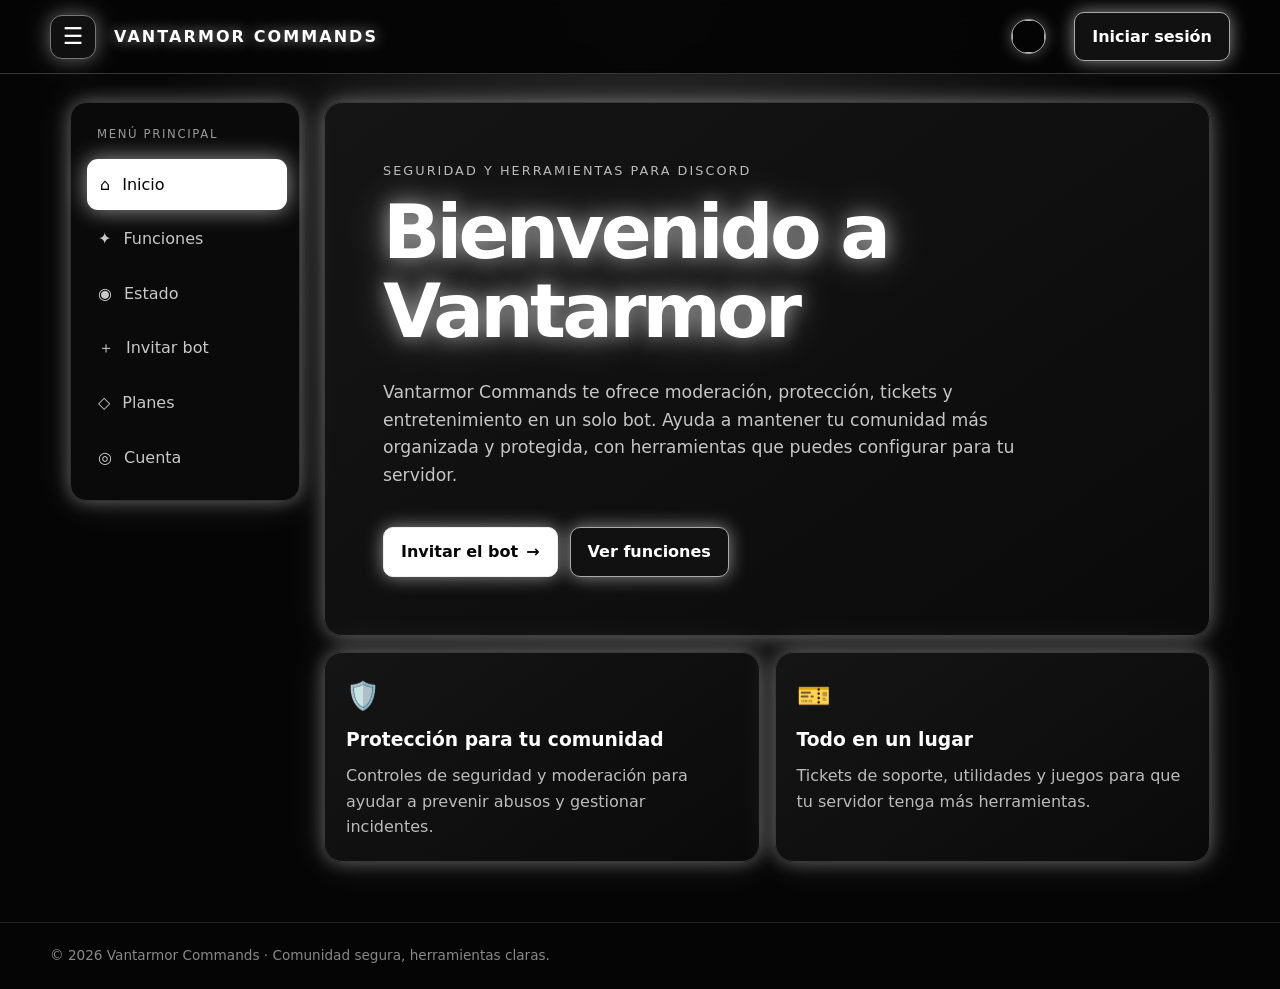
==== commit ee616235: "Build six-tab black-and-white Vantarmor Commands website" ====
--- a/website/index.html
+++ b/website/index.html
@@ -1,91 +1,33 @@
 <!doctype html>
 <html lang="es">
 <head>
-  <meta charset="utf-8">
-  <meta name="viewport" content="width=device-width, initial-scale=1">
-  <meta name="theme-color" content="#080b12">
-  <meta name="description" content="VANTARMOR protege y ayuda a administrar tu comunidad de Discord.">
-  <title>VANTARMOR — Seguridad para Discord</title>
-  <style>
-    :root{color-scheme:dark;--bg:#080b12;--panel:#101621;--panel2:#151e2b;--line:#263347;--text:#f4f7fb;--muted:#a9b5c5;--blue:#69a9ff;--cyan:#83e5ed;--green:#62dda4;--red:#ff7f8e;--radius:18px}
-    *{box-sizing:border-box}html{scroll-behavior:smooth}body{margin:0;background:radial-gradient(ellipse at 75% -10%,#15304a 0,transparent 42%),var(--bg);color:var(--text);font:16px/1.6 system-ui,-apple-system,Segoe UI,sans-serif}a{color:inherit;text-decoration:none}.wrap{width:min(1100px,calc(100% - 40px));margin:auto}.nav{height:76px;display:flex;align-items:center;justify-content:space-between;border-bottom:1px solid #ffffff12}.brand{display:flex;gap:12px;align-items:center;font-weight:850;letter-spacing:.12em}.logo{width:38px;height:38px;border-radius:12px;background:linear-gradient(145deg,var(--blue),#3155a2);display:grid;place-items:center;color:#07101d;font-weight:950;box-shadow:0 8px 30px #4f93ff44}.navlinks{display:flex;gap:25px;align-items:center;color:var(--muted);font-size:.94rem}.navlinks a:hover{color:white}.button{border:1px solid #6baaff70;background:linear-gradient(135deg,#3879db,#2456a7);color:white;padding:11px 17px;border-radius:11px;font-weight:750;display:inline-flex;align-items:center;justify-content:center;gap:8px;cursor:pointer;transition:transform .18s,filter .18s}.button:hover{transform:translateY(-2px);filter:brightness(1.13)}.button.secondary{background:#ffffff08;border-color:var(--line)}.hero{padding:90px 0 70px;display:grid;grid-template-columns:1.15fr .85fr;gap:48px;align-items:center}.eyebrow{display:inline-flex;align-items:center;gap:9px;color:var(--cyan);font-size:.84rem;font-weight:750;letter-spacing:.1em;text-transform:uppercase}.dot{width:8px;height:8px;border-radius:50%;background:var(--green);box-shadow:0 0 14px var(--green)}h1{font-size:clamp(2.7rem,6vw,4.7rem);line-height:1.04;letter-spacing:-.055em;margin:19px 0}.grad{background:linear-gradient(90deg,#fff,var(--blue),var(--cyan));color:transparent;background-clip:text}.lead{max-width:570px;color:var(--muted);font-size:1.12rem}.actions{display:flex;gap:12px;flex-wrap:wrap;margin-top:27px}.hero-card,.card{background:linear-gradient(150deg,#141e2c,#0d131d);border:1px solid var(--line);border-radius:var(--radius);padding:24px;box-shadow:0 22px 65px #0005}.shield{height:190px;border-radius:16px;display:grid;place-items:center;background:radial-gradient(circle,#234d78 0,#12263b 40%,#101722 72%);font-size:5.2rem;margin-bottom:20px}.status{border:1px solid var(--line);border-radius:12px;padding:13px 15px;display:flex;align-items:center;justify-content:space-between;gap:10px;color:var(--muted)}.status strong{color:var(--text)}.section{padding:40px 0 65px}.section h2{font-size:clamp(1.8rem,4vw,2.5rem);letter-spacing:-.035em;margin:0 0 8px}.sub{color:var(--muted);margin:0 0 25px}.grid{display:grid;grid-template-columns:repeat(3,1fr);gap:16px}.card h3{margin:10px 0 5px}.card p{margin:0;color:var(--muted)}.icon{font-size:1.55rem}.account{display:grid;grid-template-columns:1fr 1fr;gap:22px;align-items:start}.field{width:100%;margin:12px 0;padding:13px 14px;color:var(--text);background:#080d15;border:1px solid var(--line);border-radius:10px;font:inherit}.field:focus{outline:2px solid #69a9ff88;border-color:var(--blue)}.message{min-height:26px;color:var(--muted);font-size:.94rem}.foot{border-top:1px solid #ffffff12;padding:25px 0 35px;color:var(--muted);font-size:.9rem;display:flex;justify-content:space-between;gap:20px;flex-wrap:wrap}small{color:var(--muted)}
-    @media(max-width:760px){.navlinks>a:not(.button){display:none}.hero{grid-template-columns:1fr;padding-top:62px;gap:30px}.grid{grid-template-columns:1fr}.account{grid-template-columns:1fr}.wrap{width:min(100% - 28px,1100px)}.hero-card{padding:18px}}
-  </style>
+<meta charset="utf-8"><meta name="viewport" content="width=device-width,initial-scale=1"><meta name="theme-color" content="#050505"><meta name="description" content="Vantarmor Commands: moderación, seguridad, tickets y juegos para Discord.">
+<title>Vantarmor Commands</title>
+<style>
+:root{color-scheme:dark;--bg:#050505;--panel:#0d0d0d;--card:#111;--line:#303030;--white:#fff;--muted:#aaa;--green:#00f58a;--red:#ff4357;--glow:0 0 18px #fff5,0 0 42px #fff2;--radius:18px}*{box-sizing:border-box}body{margin:0;min-height:100vh;background:radial-gradient(ellipse at 50% -20%,#292929 0,transparent 55%),var(--bg);color:var(--white);font:16px/1.6 system-ui,-apple-system,Segoe UI,sans-serif}button,a,select{font:inherit}a{color:inherit;text-decoration:none}.topbar{height:74px;position:sticky;top:0;z-index:5;display:flex;align-items:center;gap:18px;padding:0 max(20px,calc((100vw - 1180px)/2));background:#050505eF;border-bottom:1px solid #fff3;backdrop-filter:blur(14px)}.hamb{width:46px;height:44px;background:#101010;border:1px solid #777;border-radius:12px;color:#fff;font-size:23px;cursor:pointer;box-shadow:var(--glow)}.brand{font-weight:900;letter-spacing:.13em;text-shadow:0 0 14px #fff9}.top-spacer{flex:1}.user-pill{display:flex;align-items:center;gap:10px;color:#ddd}.user-pill img,.avatar{width:35px;height:35px;border-radius:50%;object-fit:cover;border:1px solid #aaa;box-shadow:0 0 15px #fff5}.layout{max-width:1180px;margin:auto;padding:28px 20px 60px;display:grid;grid-template-columns:230px minmax(0,1fr);gap:24px}.sidebar{position:sticky;top:96px;height:max-content;padding:14px;background:#0a0a0a;border:1px solid var(--line);border-radius:16px;box-shadow:var(--glow);transition:.25s}.sidebar.closed{display:none}.side-title{padding:8px 12px 12px;color:#999;text-transform:uppercase;letter-spacing:.14em;font-size:.73rem}.tab-btn{width:100%;display:flex;gap:12px;align-items:center;text-align:left;color:#c8c8c8;background:transparent;border:1px solid transparent;padding:12px;border-radius:11px;cursor:pointer;margin:3px 0}.tab-btn:hover,.tab-btn.active{color:#050505;background:#fff;box-shadow:0 0 22px #fff9;transform:translateX(2px)}main{min-width:0}.panel{display:none;animation:appear .24s ease}.panel.active{display:block}@keyframes appear{from{opacity:0;transform:translateY(7px)}to{opacity:1;transform:none}}.hero,.card{border:1px solid #393939;background:linear-gradient(145deg,#151515,#0a0a0a);border-radius:var(--radius);box-shadow:var(--glow)}.hero{padding:clamp(25px,6vw,58px);min-height:320px;display:flex;flex-direction:column;justify-content:center}.eyebrow{color:#bbb;text-transform:uppercase;letter-spacing:.16em;font-size:.8rem}h1{font-size:clamp(2.5rem,7vw,4.7rem);line-height:1.04;margin:12px 0;text-shadow:0 0 20px #fff8,0 0 45px #fff5;letter-spacing:-.05em}h2{font-size:clamp(1.7rem,4vw,2.4rem);margin:0 0 8px;text-shadow:0 0 14px #fff5}h3{margin:8px 0}.muted{color:var(--muted)}.lead{max-width:650px;font-size:1.08rem;color:#c6c6c6}.actions{display:flex;flex-wrap:wrap;gap:12px;margin-top:20px}.button{border:1px solid #eee;background:#fff;color:#050505;padding:11px 17px;border-radius:10px;font-weight:800;cursor:pointer;display:inline-flex;justify-content:center;align-items:center;gap:8px;box-shadow:0 0 18px #fff8;transition:.18s}.button:hover{transform:translateY(-2px);box-shadow:0 0 27px #fff}.button.secondary{color:#fff;background:#111;border-color:#aaa}.button:disabled{opacity:.5;cursor:not-allowed;transform:none}.section-head{margin:6px 0 22px}.grid{display:grid;grid-template-columns:repeat(2,minmax(0,1fr));gap:15px}.card{padding:21px}.card p{color:#bbb;margin:0}.feature-icon{font-size:1.7rem}.stat-grid{display:grid;grid-template-columns:repeat(2,minmax(0,1fr));gap:14px}.stat{font-size:2rem;font-weight:900;text-shadow:0 0 18px #fff9}.status-mark{font-size:1.08rem;font-weight:800}.status-mark.online{color:var(--green);text-shadow:0 0 12px #00f58a99}.status-mark.offline{color:var(--red);text-shadow:0 0 12px #ff435799}.select,input{width:100%;padding:12px 13px;color:#fff;background:#070707;border:1px solid #555;border-radius:10px;margin:9px 0 14px}.select:focus,input:focus{outline:2px solid #fff8}.plan{min-height:100%;display:flex;flex-direction:column}.plan .button{margin-top:auto;align-self:flex-start}.plan ul{padding-left:20px;color:#ddd}.plan li{padding:4px 0}.premium{border-color:#fff;box-shadow:0 0 20px #fff7,0 0 55px #fff2}.profile-row{display:flex;align-items:center;gap:16px}.avatar{width:74px;height:74px}.message{min-height:24px;color:#bbb}.command-list{display:grid;grid-template-columns:repeat(2,minmax(0,1fr));gap:10px}.command{background:#090909;border:1px solid #333;border-radius:10px;padding:11px}.command code{color:#fff;font-weight:800}.footer{border-top:1px solid #222;color:#888;padding:22px max(20px,calc((100vw - 1180px)/2));font-size:.85rem}.toast{color:#ddd;min-height:25px}@media(max-width:760px){.topbar{padding:0 14px}.layout{display:block;padding:18px 14px 45px}.sidebar{position:fixed;top:82px;left:14px;width:min(270px,calc(100vw - 28px));z-index:10}.sidebar.closed{display:none}.grid,.stat-grid,.command-list{grid-template-columns:1fr}.user-pill span{display:none}.hero{min-height:290px}}
+</style>
 </head>
 <body>
-  <header class="wrap nav">
-    <a class="brand" href="#inicio" aria-label="VANTARMOR inicio"><span class="logo">V</span><span>VANTARMOR</span></a>
-    <nav class="navlinks" aria-label="Navegación"><a href="#funciones">Funciones</a><a href="#cuenta">Cuenta</a><a class="button" href="/auth/discord" id="loginTop">Entrar con Discord</a></nav>
-  </header>
-  <main class="wrap">
-    <section class="hero" id="inicio">
-      <div><span class="eyebrow"><i class="dot"></i> Protección para comunidades</span><h1>Tu servidor.<br><span class="grad">Más protegido.</span></h1><p class="lead">VANTARMOR es un bot de Discord con herramientas de moderación y seguridad para ayudarte a cuidar y administrar tu comunidad.</p><div class="actions"><a class="button" id="inviteButton" href="/auth/discord">Añadir / iniciar sesión <span aria-hidden="true">→</span></a><a class="button secondary" href="#funciones">Conocer funciones</a></div></div>
-      <aside class="hero-card"><div class="shield" aria-hidden="true">🛡️</div><div class="status"><span>Estado del sitio</span><strong id="siteStatus">Comprobando…</strong></div><div class="status" style="margin-top:10px"><span>Comunidades</span><strong id="serverCount">—</strong></div></aside>
-    </section>
-    <section class="section" id="funciones"><h2>Herramientas para tu comunidad</h2><p class="sub">Funciones prácticas para ayudar a mantener tu servidor organizado.</p><div class="grid">
-      <article class="card"><span class="icon" aria-hidden="true">🔐</span><h3>Moderación</h3><p>Acciones de moderación y control de canales con permisos de Discord.</p></article>
-      <article class="card"><span class="icon" aria-hidden="true">🧯</span><h3>Protección</h3><p>Herramientas para ayudar a responder ante spam, enlaces y actividad sospechosa.</p></article>
-      <article class="card"><span class="icon" aria-hidden="true">🎫</span><h3>Soporte</h3><p>Configura tickets para que los miembros contacten al equipo de tu servidor.</p></article>
-    </div></section>
-    <section class="section" id="cuenta"><h2>Tu cuenta VANTARMOR</h2><p class="sub">Inicia sesión con Discord para acceder a las funciones de cuenta disponibles.</p><div class="account">
-      <article class="card"><h3>Acceso con Discord</h3><p>La autorización se realiza en Discord. No compartas tu contraseña ni el token de tu cuenta.</p><div class="actions"><a class="button" href="/auth/discord" id="loginButton">Continuar con Discord</a><a class="button secondary" href="/auth/logout" id="logoutButton" hidden>Cerrar sesión</a></div><p class="message" id="accountMessage" role="status">Comprobando el estado de tu cuenta…</p></article>
-      <article class="card"><h3>Canjear una key Premium</h3><p>Inicia sesión primero. Después introduce tu key para intentar activarla en tu cuenta.</p><form id="redeemForm"><label for="premiumKey">Key Premium</label><input class="field" id="premiumKey" name="key" maxlength="160" autocomplete="off" placeholder="VANT-…" required><button class="button" type="submit" id="redeemButton">Canjear key</button><p class="message" id="redeemMessage" role="status"></p></form></article>
-    </div></section>
-  </main>
-  <footer class="wrap foot"><span>© <span id="year"></span> VANTARMOR COMMANDS</span><span>Servicio independiente; Discord es una marca de Discord Inc.</span></footer>
-  <script>
-    const $ = (id) => document.getElementById(id);
-    let csrfToken = "";
-    let authenticated = false;
-    $("year").textContent = new Date().getFullYear();
-    async function loadSite() {
-      try {
-        const [statsResponse, meResponse, configResponse] = await Promise.all([
-          fetch("/api/stats", {cache:"no-store"}),
-          fetch("/api/me", {cache:"no-store"}),
-          fetch("/config.json", {cache:"no-store"})
-        ]);
-        if (!statsResponse.ok || !configResponse.ok) throw new Error("El servidor respondió con un error.");
-        const stats = await statsResponse.json();
-        const config = await configResponse.json();
-        $("siteStatus").textContent = "En línea";
-        $("siteStatus").style.color = "var(--green)";
-        $("serverCount").textContent = Number(stats.servers || 0).toLocaleString("es");
-        if (config.invite_url) $("inviteButton").href = config.invite_url;
-        authenticated = meResponse.ok;
-        if (authenticated) {
-          const me = await meResponse.json();
-          csrfToken = me.csrf || "";
-          $("accountMessage").textContent = `Sesión iniciada como ${me.user?.name || "usuario de Discord"}.`;
-          $("logoutButton").hidden = false;
-        } else {
-          $("accountMessage").textContent = config.auth_enabled ? "Inicia sesión para continuar." : "El inicio de sesión aún no está configurado en el servidor.";
-          if (!config.auth_enabled) {
-            $("loginButton").setAttribute("aria-disabled", "true");
-            $("loginButton").title = "El administrador debe configurar las variables OAuth de Discord.";
-          }
-        }
-      } catch (error) {
-        $("siteStatus").textContent = "Sin conexión";
-        $("siteStatus").style.color = "var(--red)";
-        $("accountMessage").textContent = "No se pudo consultar el servidor. Recarga la página en unos momentos.";
-      }
-    }
-    $("redeemForm").addEventListener("submit", async (event) => {
-      event.preventDefault();
-      const message = $("redeemMessage");
-      if (!authenticated || !csrfToken) { message.textContent = "Inicia sesión con Discord antes de canjear una key."; return; }
-      const button = $("redeemButton");
-      button.disabled = true;
-      message.textContent = "Procesando…";
-      try {
-        const response = await fetch("/api/redeem", {method:"POST",headers:{"Content-Type":"application/json","X-CSRF-Token":csrfToken},body:JSON.stringify({key:$("premiumKey").value.trim()})});
-        const result = await response.json();
-        message.textContent = result.message || result.error || (response.ok ? "Key canjeada." : "No se pudo canjear la key.");
-      } catch (_) { message.textContent = "No se pudo conectar con el servidor."; }
-      finally { button.disabled = false; }
-    });
-    loadSite();
-  </script>
+<header class="topbar"><button class="hamb" id="menuToggle" aria-label="Abrir menú" aria-expanded="true">☰</button><a class="brand" href="#">VANTARMOR COMMANDS</a><span class="top-spacer"></span><div class="user-pill" id="topUser" hidden><img id="topAvatar" alt=""><span id="topName"></span></div><a class="button secondary" id="topLogin" href="/auth/discord">Iniciar sesión</a></header>
+<div class="layout"><aside class="sidebar" id="sidebar"><div class="side-title">Menú principal</div><button class="tab-btn active" data-tab="inicio">⌂ <span>Inicio</span></button><button class="tab-btn" data-tab="funciones">✦ <span>Funciones</span></button><button class="tab-btn" data-tab="estado">◉ <span>Estado</span></button><button class="tab-btn" data-tab="invitar">＋ <span>Invitar bot</span></button><button class="tab-btn" data-tab="planes">◇ <span>Planes</span></button><button class="tab-btn" data-tab="cuenta">◎ <span>Cuenta</span></button></aside>
+<main>
+<section class="panel active" id="inicio"><div class="hero"><span class="eyebrow">Seguridad y herramientas para Discord</span><h1>Bienvenido<span id="welcomeName"> a Vantarmor</span></h1><p class="lead">Vantarmor Commands te ofrece moderación, protección, tickets y entretenimiento en un solo bot. Ayuda a mantener tu comunidad más organizada y protegida, con herramientas que puedes configurar para tu servidor.</p><div class="actions"><button class="button" data-goto="invitar">Invitar el bot <span>→</span></button><button class="button secondary" data-goto="funciones">Ver funciones</button></div></div><div class="grid" style="margin-top:16px"><article class="card"><span class="feature-icon">🛡️</span><h3>Protección para tu comunidad</h3><p>Controles de seguridad y moderación para ayudar a prevenir abusos y gestionar incidentes.</p></article><article class="card"><span class="feature-icon">🎫</span><h3>Todo en un lugar</h3><p>Tickets de soporte, utilidades y juegos para que tu servidor tenga más herramientas.</p></article></div></section>
+<section class="panel" id="funciones"><div class="section-head"><h2>Funciones</h2><p class="muted">Explora las herramientas y ejemplos de comandos disponibles.</p></div><div class="grid"><article class="card"><span class="feature-icon">🔨</span><h3>Moderación</h3><p>Baneos, expulsiones, timeout, bloqueo de canales y limpieza de mensajes según permisos.</p></article><article class="card"><span class="feature-icon">🛡️</span><h3>Seguridad</h3><p>Protecciones anti-spam y anti-enlaces; funciones adicionales dependen de la configuración y el plan.</p></article><article class="card"><span class="feature-icon">🎮</span><h3>Juegos</h3><p>Comandos de entretenimiento para dar actividad a tu comunidad.</p></article><article class="card"><span class="feature-icon">🎫</span><h3>Panel de tickets</h3><p>Crea tickets de soporte con acceso privado para el usuario y el equipo que los atiende.</p></article></div><div class="card" style="margin-top:16px"><h3>Ejemplos de comandos</h3><p class="muted">Los comandos disponibles pueden variar según la versión y los permisos del servidor.</p><div class="command-list" style="margin-top:14px"><div class="command"><code>/ban · /kick · /timeout</code><br><small>Moderación slash</small></div><div class="command"><code>/lock · /unlock · /purge</code><br><small>Gestión de canales y mensajes</small></div><div class="command"><code>/ticket-panel · /ticket-rol</code><br><small>Configuración de soporte</small></div><div class="command"><code>?ping · ?servidor · ?info</code><br><small>Comandos con prefijo ?</small></div></div></div></section>
+<section class="panel" id="estado"><div class="section-head"><h2>Estado del bot</h2><p class="muted">Datos reportados por el servicio web.</p></div><div class="stat-grid"><article class="card"><h3>Conexión</h3><div id="botStatus" class="status-mark">⚪ Comprobando…</div></article><article class="card"><h3>Servidores</h3><div id="guildCount" class="stat">—</div></article><article class="card"><h3>Personas registradas en la web</h3><div id="webUsers" class="stat">—</div></article><article class="card"><h3>Comandos totales</h3><div id="commandCount" class="stat">—</div></article></div><p id="statusNote" class="message"></p></section>
+<section class="panel" id="invitar"><div class="section-head"><h2>Invitar bot</h2><p class="muted">Inicia sesión con Discord y selecciona un servidor donde seas propietario o administrador.</p></div><div class="card"><label for="guildSelect"><strong>Selecciona tu servidor</strong></label><select class="select" id="guildSelect"><option value="">Inicia sesión para cargar tus servidores…</option></select><p class="muted">La lista procede de tus servidores de Discord con permisos de propietario o administrador. Discord confirmará la selección y los permisos al invitar.</p><div class="actions"><button class="button" id="inviteSelected" disabled>Continuar con la invitación ↗</button><a class="button secondary" id="loginInvite" href="/auth/discord">Iniciar sesión con Discord</a></div><p class="message" id="inviteMessage" role="status"></p></div></section>
+<section class="panel" id="planes"><div class="section-head"><h2>Planes</h2><p class="muted">Elige las herramientas que se ajustan a tu comunidad.</p></div><div class="grid"><article class="card plan"><span class="eyebrow">Para empezar</span><h3>Free Plan</h3><ul><li>Comandos gratis</li><li>Protección media</li><li>Comandos de tickets</li><li>Juegos con comandos</li><li>Y más herramientas</li></ul><button class="button secondary" data-goto="invitar">Empezar gratis</button></article><article class="card plan premium"><span class="eyebrow">Protección ampliada</span><h3>Plan Premium</h3><ul><li>Comandos de seguridad avanzada</li><li>Comandos premium de bienvenida</li><li>Configuración premium</li><li>Herramientas de protección ampliadas</li><li>Funciones adicionales para tu comunidad</li></ul><a class="button" href="#cuenta" data-goto="cuenta">Consultar Premium</a></article></div><div class="card" style="margin-top:16px"><h3>¿Tienes preguntas?</h3><p class="muted">Consulta nuestro servidor de soporte para conocer detalles de planes y ayuda.</p><a class="button secondary" id="supportLink" href="https://discord.com" target="_blank" rel="noopener">Consultar servidor ↗</a></div></section>
+<section class="panel" id="cuenta"><div class="section-head"><h2>Cuenta</h2><p class="muted">Tu perfil conectado mediante Discord.</p></div><article class="card"><div class="profile-row"><img id="profileAvatar" class="avatar" alt="Avatar de Discord" hidden><div id="avatarFallback" class="avatar" style="display:grid;place-items:center;font-size:1.8rem">?</div><div><h3 id="profileName">No has iniciado sesión</h3><p class="muted" id="profileHint">Inicia sesión con Discord para mostrar tu perfil.</p></div><span class="top-spacer"></span><a class="button secondary" id="logout" href="/auth/logout" hidden>Cerrar sesión</a><a class="button" id="accountLogin" href="/auth/discord">Iniciar sesión</a></div><p class="message" id="accountMessage" role="status"></p></article></section>
+</main></div><footer class="footer">© <span id="year"></span> Vantarmor Commands · Comunidad segura, herramientas claras.</footer>
+<script>
+const $=id=>document.getElementById(id);let csrf="",loggedIn=false,siteConfig={};
+function activateTab(id){document.querySelectorAll('.panel').forEach(p=>p.classList.toggle('active',p.id===id));document.querySelectorAll('.tab-btn').forEach(b=>b.classList.toggle('active',b.dataset.tab===id));if(innerWidth<760)$('sidebar').classList.add('closed');history.replaceState(null,'','#'+id)}
+document.querySelectorAll('.tab-btn').forEach(b=>b.addEventListener('click',()=>activateTab(b.dataset.tab)));document.querySelectorAll('[data-goto]').forEach(b=>b.addEventListener('click',e=>{e.preventDefault();activateTab(b.dataset.goto)}));$('menuToggle').addEventListener('click',()=>{const closed=$('sidebar').classList.toggle('closed');$('menuToggle').setAttribute('aria-expanded',String(!closed))});$('year').textContent=new Date().getFullYear();if(innerWidth<760)$('sidebar').classList.add('closed');
+async function loadStats(){try{const r=await fetch('/api/stats',{cache:'no-store'});if(!r.ok)throw Error();const s=await r.json();const online=!!s.bot_online;$('botStatus').textContent=online?'🟢 Encendido':'🔴 Apagado';$('botStatus').className='status-mark '+(online?'online':'offline');$('guildCount').textContent=Number(s.servers||0).toLocaleString('es');$('webUsers').textContent=Number(s.website_users||0).toLocaleString('es');$('commandCount').textContent=Number(s.slash_commands||0).toLocaleString('es');if(!online)$('statusNote').textContent='El sitio está disponible, pero el bot no ha informado una conexión activa.'}catch(_){$('botStatus').textContent='🔴 Sin datos';$('botStatus').className='status-mark offline';$('statusNote').textContent='No se pudieron cargar las estadísticas del servicio.'}}
+async function loadAccount(){try{const [mr,cr]=await Promise.all([fetch('/api/me',{cache:'no-store'}),fetch('/config.json',{cache:'no-store'})]);siteConfig=cr.ok?await cr.json():{};const me=mr.ok?await mr.json():null;loggedIn=!!(me&&me.authenticated);if(siteConfig.support_server_url)$('supportLink').href=siteConfig.support_server_url;if(siteConfig.invite_url)$('inviteSelected').dataset.defaultInvite=siteConfig.invite_url;if(loggedIn){csrf=me.csrf||'';const user=me.user||{},name=user.name||user.username||'Usuario de Discord';$('welcomeName').textContent=', '+name;$('profileName').textContent=name;$('profileHint').textContent='Conectado con Discord';$('accountMessage').textContent='Sesión activa.';$('topName').textContent=name;$('topUser').hidden=false;$('topLogin').hidden=true;$('accountLogin').hidden=true;$('logout').hidden=false;let avatar=user.avatar_url||'';if(!avatar&&user.avatar&&user.id)avatar=`https://cdn.discordapp.com/avatars/${user.id}/${user.avatar}.png?size=128`;if(avatar){$('profileAvatar').src=avatar;$('profileAvatar').hidden=false;$('avatarFallback').hidden=true;$('topAvatar').src=avatar}else{$('avatarFallback').textContent=name.slice(0,1).toUpperCase();$('topAvatar').src=`https://cdn.discordapp.com/embed/avatars/${Number(user.id||0)%6}.png`}$('guildSelect').innerHTML='<option value="">Cargando tus servidores…</option>';$('loginInvite').hidden=true;loadGuilds()}else{$('guildSelect').innerHTML='<option value="">Inicia sesión para cargar tus servidores…</option>';$('accountMessage').textContent=siteConfig.auth_enabled?'Inicia sesión para mostrar tu perfil y elegir servidor.':'El administrador aún debe configurar OAuth2 de Discord.'}}catch(_){$('accountMessage').textContent='No se pudo consultar la sesión. Comprueba que el servicio esté en línea.'}}
+async function loadGuilds(){try{const r=await fetch('/api/guilds',{cache:'no-store'});if(!r.ok)throw Error();const data=await r.json(),guilds=data.guilds||[];$('guildSelect').innerHTML='<option value="">Selecciona un servidor…</option>'+guilds.map(g=>`<option value="${escapeHtml(g.id)}">${escapeHtml(g.name)}${g.bot_installed?' · bot agregado':''}</option>`).join('');$('inviteMessage').textContent=guilds.length?'Solo aparecen servidores que administras.':'No se encontraron servidores administrables en tu cuenta.'}catch(_){$('guildSelect').innerHTML='<option value="">No se pudieron cargar los servidores</option>';$('inviteMessage').textContent='Revisa que OAuth2 use el scope guilds y vuelve a iniciar sesión.'}}
+function escapeHtml(v){return String(v).replace(/[&<>"']/g,c=>({'&':'&amp;','<':'&lt;','>':'&gt;','"':'&quot;',"'":'&#39;'}[c]))}
+$('guildSelect').addEventListener('change',()=>{$('inviteSelected').disabled=!$('guildSelect').value});$('inviteSelected').addEventListener('click',()=>{const guildId=$('guildSelect').value;if(!guildId)return;const clientId=siteConfig.bot_client_id;if(!clientId){const configured=$('inviteSelected').dataset.defaultInvite;if(configured){window.open(configured,'_blank','noopener');return}$('inviteMessage').textContent='Falta configurar DISCORD_CLIENT_ID para generar el enlace de invitación.';return}const url=new URL('https://discord.com/oauth2/authorize');url.searchParams.set('client_id',clientId);url.searchParams.set('scope','bot applications.commands');url.searchParams.set('permissions',siteConfig.bot_permissions||'0');url.searchParams.set('guild_id',guildId);url.searchParams.set('disable_guild_select','true');window.open(url.toString(),'_blank','noopener,noreferrer')});
+$('topLogin').addEventListener('click',e=>{if(siteConfig.auth_enabled===false){e.preventDefault();alert('El inicio de sesión de Discord todavía no está configurado.')}});loadStats();loadAccount();setInterval(loadStats,30000);
+</script>
 </body>
 </html>
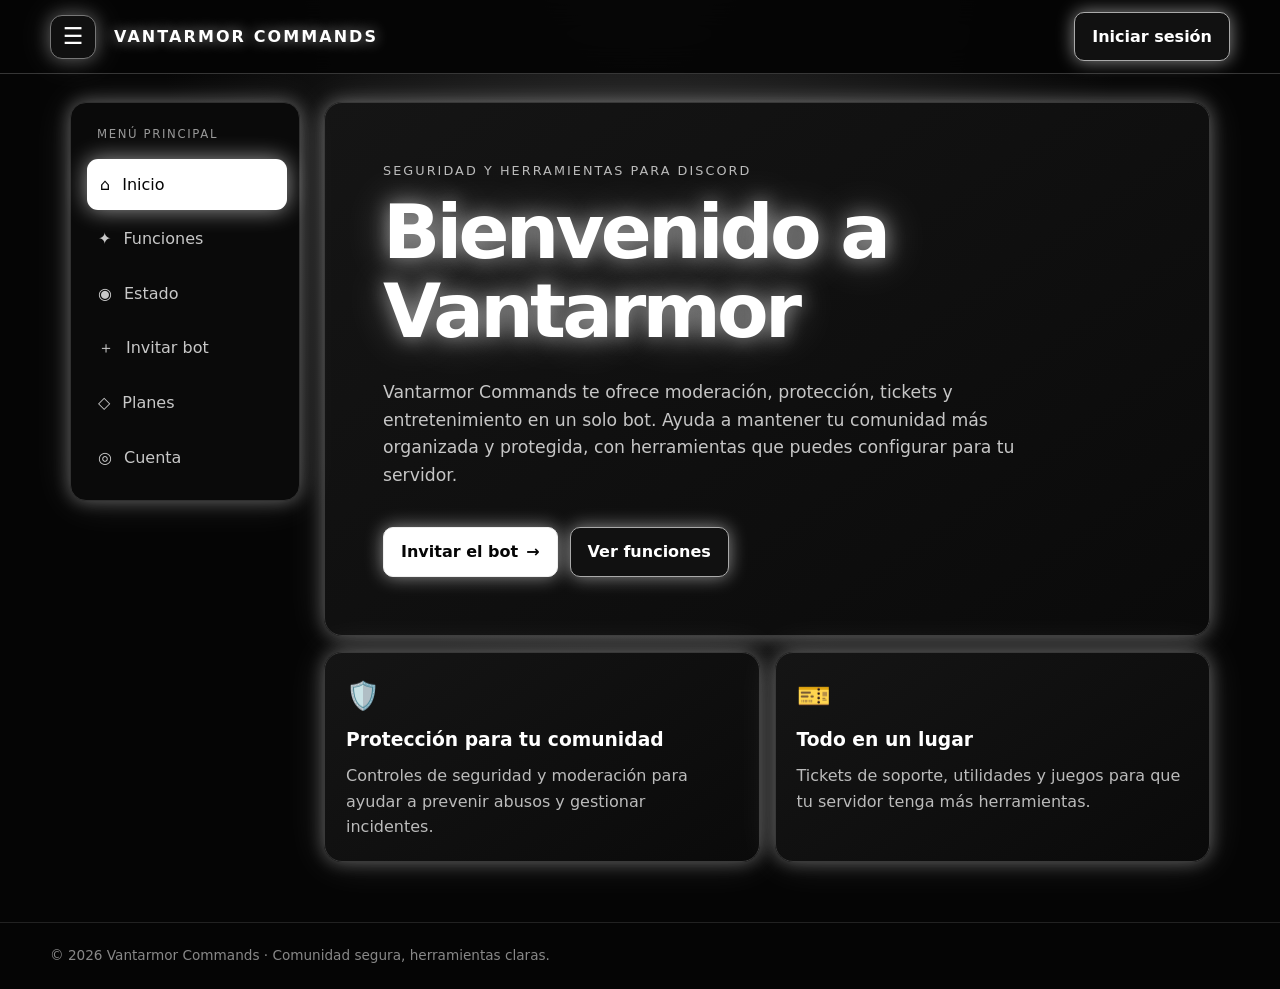
==== commit 6676f995: "Improve Discord login state, avatars, and Premium key redemption" ====
--- a/website/index.html
+++ b/website/index.html
@@ -4,30 +4,31 @@
 <meta charset="utf-8"><meta name="viewport" content="width=device-width,initial-scale=1"><meta name="theme-color" content="#050505"><meta name="description" content="Vantarmor Commands: moderación, seguridad, tickets y juegos para Discord.">
 <title>Vantarmor Commands</title>
 <style>
-:root{color-scheme:dark;--bg:#050505;--panel:#0d0d0d;--card:#111;--line:#303030;--white:#fff;--muted:#aaa;--green:#00f58a;--red:#ff4357;--glow:0 0 18px #fff5,0 0 42px #fff2;--radius:18px}*{box-sizing:border-box}body{margin:0;min-height:100vh;background:radial-gradient(ellipse at 50% -20%,#292929 0,transparent 55%),var(--bg);color:var(--white);font:16px/1.6 system-ui,-apple-system,Segoe UI,sans-serif}button,a,select{font:inherit}a{color:inherit;text-decoration:none}.topbar{height:74px;position:sticky;top:0;z-index:5;display:flex;align-items:center;gap:18px;padding:0 max(20px,calc((100vw - 1180px)/2));background:#050505eF;border-bottom:1px solid #fff3;backdrop-filter:blur(14px)}.hamb{width:46px;height:44px;background:#101010;border:1px solid #777;border-radius:12px;color:#fff;font-size:23px;cursor:pointer;box-shadow:var(--glow)}.brand{font-weight:900;letter-spacing:.13em;text-shadow:0 0 14px #fff9}.top-spacer{flex:1}.user-pill{display:flex;align-items:center;gap:10px;color:#ddd}.user-pill img,.avatar{width:35px;height:35px;border-radius:50%;object-fit:cover;border:1px solid #aaa;box-shadow:0 0 15px #fff5}.layout{max-width:1180px;margin:auto;padding:28px 20px 60px;display:grid;grid-template-columns:230px minmax(0,1fr);gap:24px}.sidebar{position:sticky;top:96px;height:max-content;padding:14px;background:#0a0a0a;border:1px solid var(--line);border-radius:16px;box-shadow:var(--glow);transition:.25s}.sidebar.closed{display:none}.side-title{padding:8px 12px 12px;color:#999;text-transform:uppercase;letter-spacing:.14em;font-size:.73rem}.tab-btn{width:100%;display:flex;gap:12px;align-items:center;text-align:left;color:#c8c8c8;background:transparent;border:1px solid transparent;padding:12px;border-radius:11px;cursor:pointer;margin:3px 0}.tab-btn:hover,.tab-btn.active{color:#050505;background:#fff;box-shadow:0 0 22px #fff9;transform:translateX(2px)}main{min-width:0}.panel{display:none;animation:appear .24s ease}.panel.active{display:block}@keyframes appear{from{opacity:0;transform:translateY(7px)}to{opacity:1;transform:none}}.hero,.card{border:1px solid #393939;background:linear-gradient(145deg,#151515,#0a0a0a);border-radius:var(--radius);box-shadow:var(--glow)}.hero{padding:clamp(25px,6vw,58px);min-height:320px;display:flex;flex-direction:column;justify-content:center}.eyebrow{color:#bbb;text-transform:uppercase;letter-spacing:.16em;font-size:.8rem}h1{font-size:clamp(2.5rem,7vw,4.7rem);line-height:1.04;margin:12px 0;text-shadow:0 0 20px #fff8,0 0 45px #fff5;letter-spacing:-.05em}h2{font-size:clamp(1.7rem,4vw,2.4rem);margin:0 0 8px;text-shadow:0 0 14px #fff5}h3{margin:8px 0}.muted{color:var(--muted)}.lead{max-width:650px;font-size:1.08rem;color:#c6c6c6}.actions{display:flex;flex-wrap:wrap;gap:12px;margin-top:20px}.button{border:1px solid #eee;background:#fff;color:#050505;padding:11px 17px;border-radius:10px;font-weight:800;cursor:pointer;display:inline-flex;justify-content:center;align-items:center;gap:8px;box-shadow:0 0 18px #fff8;transition:.18s}.button:hover{transform:translateY(-2px);box-shadow:0 0 27px #fff}.button.secondary{color:#fff;background:#111;border-color:#aaa}.button:disabled{opacity:.5;cursor:not-allowed;transform:none}.section-head{margin:6px 0 22px}.grid{display:grid;grid-template-columns:repeat(2,minmax(0,1fr));gap:15px}.card{padding:21px}.card p{color:#bbb;margin:0}.feature-icon{font-size:1.7rem}.stat-grid{display:grid;grid-template-columns:repeat(2,minmax(0,1fr));gap:14px}.stat{font-size:2rem;font-weight:900;text-shadow:0 0 18px #fff9}.status-mark{font-size:1.08rem;font-weight:800}.status-mark.online{color:var(--green);text-shadow:0 0 12px #00f58a99}.status-mark.offline{color:var(--red);text-shadow:0 0 12px #ff435799}.select,input{width:100%;padding:12px 13px;color:#fff;background:#070707;border:1px solid #555;border-radius:10px;margin:9px 0 14px}.select:focus,input:focus{outline:2px solid #fff8}.plan{min-height:100%;display:flex;flex-direction:column}.plan .button{margin-top:auto;align-self:flex-start}.plan ul{padding-left:20px;color:#ddd}.plan li{padding:4px 0}.premium{border-color:#fff;box-shadow:0 0 20px #fff7,0 0 55px #fff2}.profile-row{display:flex;align-items:center;gap:16px}.avatar{width:74px;height:74px}.message{min-height:24px;color:#bbb}.command-list{display:grid;grid-template-columns:repeat(2,minmax(0,1fr));gap:10px}.command{background:#090909;border:1px solid #333;border-radius:10px;padding:11px}.command code{color:#fff;font-weight:800}.footer{border-top:1px solid #222;color:#888;padding:22px max(20px,calc((100vw - 1180px)/2));font-size:.85rem}.toast{color:#ddd;min-height:25px}@media(max-width:760px){.topbar{padding:0 14px}.layout{display:block;padding:18px 14px 45px}.sidebar{position:fixed;top:82px;left:14px;width:min(270px,calc(100vw - 28px));z-index:10}.sidebar.closed{display:none}.grid,.stat-grid,.command-list{grid-template-columns:1fr}.user-pill span{display:none}.hero{min-height:290px}}
+:root{color-scheme:dark;--bg:#050505;--panel:#0d0d0d;--card:#111;--line:#303030;--white:#fff;--muted:#aaa;--green:#00f58a;--red:#ff4357;--glow:0 0 18px #fff5,0 0 42px #fff2;--radius:18px}*{box-sizing:border-box}body{margin:0;min-height:100vh;background:radial-gradient(ellipse at 50% -20%,#292929 0,transparent 55%),var(--bg);color:var(--white);font:16px/1.6 system-ui,-apple-system,Segoe UI,sans-serif}button,a,input{font:inherit}a{color:inherit;text-decoration:none}.topbar{height:74px;position:sticky;top:0;z-index:5;display:flex;align-items:center;gap:18px;padding:0 max(20px,calc((100vw - 1180px)/2));background:#050505ef;border-bottom:1px solid #fff3;backdrop-filter:blur(14px)}.hamb{width:46px;height:44px;background:#101010;border:1px solid #777;border-radius:12px;color:#fff;font-size:23px;cursor:pointer;box-shadow:var(--glow)}.brand{font-weight:900;letter-spacing:.13em;text-shadow:0 0 14px #fff9}.top-spacer{flex:1}.user-pill{display:flex;align-items:center;gap:10px;color:#ddd}.user-pill img,.avatar{width:35px;height:35px;border-radius:50%;object-fit:cover;border:1px solid #aaa;box-shadow:0 0 15px #fff5}.layout{max-width:1180px;margin:auto;padding:28px 20px 60px;display:grid;grid-template-columns:230px minmax(0,1fr);gap:24px}.sidebar{position:sticky;top:96px;height:max-content;padding:14px;background:#0a0a0a;border:1px solid var(--line);border-radius:16px;box-shadow:var(--glow);transition:.25s}.sidebar.closed{display:none}.side-title{padding:8px 12px 12px;color:#999;text-transform:uppercase;letter-spacing:.14em;font-size:.73rem}.tab-btn{width:100%;display:flex;gap:12px;align-items:center;text-align:left;color:#c8c8c8;background:transparent;border:1px solid transparent;padding:12px;border-radius:11px;cursor:pointer;margin:3px 0}.tab-btn:hover,.tab-btn.active{color:#050505;background:#fff;box-shadow:0 0 22px #fff9;transform:translateX(2px)}main{min-width:0}.panel{display:none;animation:appear .24s ease}.panel.active{display:block}@keyframes appear{from{opacity:0;transform:translateY(7px)}to{opacity:1;transform:none}}.hero,.card{border:1px solid #393939;background:linear-gradient(145deg,#151515,#0a0a0a);border-radius:var(--radius);box-shadow:var(--glow)}.hero{padding:clamp(25px,6vw,58px);min-height:320px;display:flex;flex-direction:column;justify-content:center}.eyebrow{color:#bbb;text-transform:uppercase;letter-spacing:.16em;font-size:.8rem}h1{font-size:clamp(2.5rem,7vw,4.7rem);line-height:1.04;margin:12px 0;text-shadow:0 0 20px #fff8,0 0 45px #fff5;letter-spacing:-.05em}h2{font-size:clamp(1.7rem,4vw,2.4rem);margin:0 0 8px;text-shadow:0 0 14px #fff5}h3{margin:8px 0}.muted{color:var(--muted)}.lead{max-width:650px;font-size:1.08rem;color:#c6c6c6}.actions{display:flex;flex-wrap:wrap;gap:12px;margin-top:20px}.button{border:1px solid #eee;background:#fff;color:#050505;padding:11px 17px;border-radius:10px;font-weight:800;cursor:pointer;display:inline-flex;justify-content:center;align-items:center;gap:8px;box-shadow:0 0 18px #fff8;transition:.18s}.button:hover{transform:translateY(-2px);box-shadow:0 0 27px #fff}.button.secondary{color:#fff;background:#111;border-color:#aaa}.button:disabled{opacity:.5;cursor:not-allowed;transform:none}[hidden]{display:none!important}.section-head{margin:6px 0 22px}.grid{display:grid;grid-template-columns:repeat(2,minmax(0,1fr));gap:15px}.card{padding:21px}.card p{color:#bbb;margin:0}.feature-icon{font-size:1.7rem}.stat-grid{display:grid;grid-template-columns:repeat(2,minmax(0,1fr));gap:14px}.stat{font-size:2rem;font-weight:900;text-shadow:0 0 18px #fff9}.status-mark{font-size:1.08rem;font-weight:800}.status-mark.online{color:var(--green);text-shadow:0 0 12px #00f58a99}.status-mark.offline{color:var(--red);text-shadow:0 0 12px #ff435799}.select,input{width:100%;padding:12px 13px;color:#fff;background:#070707;border:1px solid #555;border-radius:10px;margin:9px 0 14px}.select:focus,input:focus{outline:2px solid #fff8}.plan{min-height:100%;display:flex;flex-direction:column}.plan .button{margin-top:auto;align-self:flex-start}.plan ul{padding-left:20px;color:#ddd}.plan li{padding:4px 0}.premium{border-color:#fff;box-shadow:0 0 20px #fff7,0 0 55px #fff2}.profile-row{display:flex;align-items:center;gap:16px}.avatar{width:74px;height:74px}.message{min-height:24px;color:#bbb}.command-list{display:grid;grid-template-columns:repeat(2,minmax(0,1fr));gap:10px}.command{background:#090909;border:1px solid #333;border-radius:10px;padding:11px}.command code{color:#fff;font-weight:800}.footer{border-top:1px solid #222;color:#888;padding:22px max(20px,calc((100vw - 1180px)/2));font-size:.85rem}@media(max-width:760px){.topbar{padding:0 14px}.layout{display:block;padding:18px 14px 45px}.sidebar{position:fixed;top:82px;left:14px;width:min(270px,calc(100vw - 28px));z-index:10}.sidebar.closed{display:none}.grid,.stat-grid,.command-list{grid-template-columns:1fr}.user-pill span{display:none}.hero{min-height:290px}}
 </style>
 </head>
 <body>
-<header class="topbar"><button class="hamb" id="menuToggle" aria-label="Abrir menú" aria-expanded="true">☰</button><a class="brand" href="#">VANTARMOR COMMANDS</a><span class="top-spacer"></span><div class="user-pill" id="topUser" hidden><img id="topAvatar" alt=""><span id="topName"></span></div><a class="button secondary" id="topLogin" href="/auth/discord">Iniciar sesión</a></header>
+<header class="topbar"><button class="hamb" id="menuToggle" aria-label="Abrir menú" aria-expanded="true">☰</button><a class="brand" href="#">VANTARMOR COMMANDS</a><span class="top-spacer"></span><div class="user-pill" id="topUser" hidden><img id="topAvatar" alt="Avatar de Discord"><span id="topName"></span></div><a class="button secondary" id="topLogin" href="/auth/discord" hidden>Iniciar sesión</a></header>
 <div class="layout"><aside class="sidebar" id="sidebar"><div class="side-title">Menú principal</div><button class="tab-btn active" data-tab="inicio">⌂ <span>Inicio</span></button><button class="tab-btn" data-tab="funciones">✦ <span>Funciones</span></button><button class="tab-btn" data-tab="estado">◉ <span>Estado</span></button><button class="tab-btn" data-tab="invitar">＋ <span>Invitar bot</span></button><button class="tab-btn" data-tab="planes">◇ <span>Planes</span></button><button class="tab-btn" data-tab="cuenta">◎ <span>Cuenta</span></button></aside>
 <main>
 <section class="panel active" id="inicio"><div class="hero"><span class="eyebrow">Seguridad y herramientas para Discord</span><h1>Bienvenido<span id="welcomeName"> a Vantarmor</span></h1><p class="lead">Vantarmor Commands te ofrece moderación, protección, tickets y entretenimiento en un solo bot. Ayuda a mantener tu comunidad más organizada y protegida, con herramientas que puedes configurar para tu servidor.</p><div class="actions"><button class="button" data-goto="invitar">Invitar el bot <span>→</span></button><button class="button secondary" data-goto="funciones">Ver funciones</button></div></div><div class="grid" style="margin-top:16px"><article class="card"><span class="feature-icon">🛡️</span><h3>Protección para tu comunidad</h3><p>Controles de seguridad y moderación para ayudar a prevenir abusos y gestionar incidentes.</p></article><article class="card"><span class="feature-icon">🎫</span><h3>Todo en un lugar</h3><p>Tickets de soporte, utilidades y juegos para que tu servidor tenga más herramientas.</p></article></div></section>
 <section class="panel" id="funciones"><div class="section-head"><h2>Funciones</h2><p class="muted">Explora las herramientas y ejemplos de comandos disponibles.</p></div><div class="grid"><article class="card"><span class="feature-icon">🔨</span><h3>Moderación</h3><p>Baneos, expulsiones, timeout, bloqueo de canales y limpieza de mensajes según permisos.</p></article><article class="card"><span class="feature-icon">🛡️</span><h3>Seguridad</h3><p>Protecciones anti-spam y anti-enlaces; funciones adicionales dependen de la configuración y el plan.</p></article><article class="card"><span class="feature-icon">🎮</span><h3>Juegos</h3><p>Comandos de entretenimiento para dar actividad a tu comunidad.</p></article><article class="card"><span class="feature-icon">🎫</span><h3>Panel de tickets</h3><p>Crea tickets de soporte con acceso privado para el usuario y el equipo que los atiende.</p></article></div><div class="card" style="margin-top:16px"><h3>Ejemplos de comandos</h3><p class="muted">Los comandos disponibles pueden variar según la versión y los permisos del servidor.</p><div class="command-list" style="margin-top:14px"><div class="command"><code>/ban · /kick · /timeout</code><br><small>Moderación slash</small></div><div class="command"><code>/lock · /unlock · /purge</code><br><small>Gestión de canales y mensajes</small></div><div class="command"><code>/ticket-panel · /ticket-rol</code><br><small>Configuración de soporte</small></div><div class="command"><code>?ping · ?servidor · ?info</code><br><small>Comandos con prefijo ?</small></div></div></div></section>
 <section class="panel" id="estado"><div class="section-head"><h2>Estado del bot</h2><p class="muted">Datos reportados por el servicio web.</p></div><div class="stat-grid"><article class="card"><h3>Conexión</h3><div id="botStatus" class="status-mark">⚪ Comprobando…</div></article><article class="card"><h3>Servidores</h3><div id="guildCount" class="stat">—</div></article><article class="card"><h3>Personas registradas en la web</h3><div id="webUsers" class="stat">—</div></article><article class="card"><h3>Comandos totales</h3><div id="commandCount" class="stat">—</div></article></div><p id="statusNote" class="message"></p></section>
-<section class="panel" id="invitar"><div class="section-head"><h2>Invitar bot</h2><p class="muted">Inicia sesión con Discord y selecciona un servidor donde seas propietario o administrador.</p></div><div class="card"><label for="guildSelect"><strong>Selecciona tu servidor</strong></label><select class="select" id="guildSelect"><option value="">Inicia sesión para cargar tus servidores…</option></select><p class="muted">La lista procede de tus servidores de Discord con permisos de propietario o administrador. Discord confirmará la selección y los permisos al invitar.</p><div class="actions"><button class="button" id="inviteSelected" disabled>Continuar con la invitación ↗</button><a class="button secondary" id="loginInvite" href="/auth/discord">Iniciar sesión con Discord</a></div><p class="message" id="inviteMessage" role="status"></p></div></section>
-<section class="panel" id="planes"><div class="section-head"><h2>Planes</h2><p class="muted">Elige las herramientas que se ajustan a tu comunidad.</p></div><div class="grid"><article class="card plan"><span class="eyebrow">Para empezar</span><h3>Free Plan</h3><ul><li>Comandos gratis</li><li>Protección media</li><li>Comandos de tickets</li><li>Juegos con comandos</li><li>Y más herramientas</li></ul><button class="button secondary" data-goto="invitar">Empezar gratis</button></article><article class="card plan premium"><span class="eyebrow">Protección ampliada</span><h3>Plan Premium</h3><ul><li>Comandos de seguridad avanzada</li><li>Comandos premium de bienvenida</li><li>Configuración premium</li><li>Herramientas de protección ampliadas</li><li>Funciones adicionales para tu comunidad</li></ul><a class="button" href="#cuenta" data-goto="cuenta">Consultar Premium</a></article></div><div class="card" style="margin-top:16px"><h3>¿Tienes preguntas?</h3><p class="muted">Consulta nuestro servidor de soporte para conocer detalles de planes y ayuda.</p><a class="button secondary" id="supportLink" href="https://discord.com" target="_blank" rel="noopener">Consultar servidor ↗</a></div></section>
-<section class="panel" id="cuenta"><div class="section-head"><h2>Cuenta</h2><p class="muted">Tu perfil conectado mediante Discord.</p></div><article class="card"><div class="profile-row"><img id="profileAvatar" class="avatar" alt="Avatar de Discord" hidden><div id="avatarFallback" class="avatar" style="display:grid;place-items:center;font-size:1.8rem">?</div><div><h3 id="profileName">No has iniciado sesión</h3><p class="muted" id="profileHint">Inicia sesión con Discord para mostrar tu perfil.</p></div><span class="top-spacer"></span><a class="button secondary" id="logout" href="/auth/logout" hidden>Cerrar sesión</a><a class="button" id="accountLogin" href="/auth/discord">Iniciar sesión</a></div><p class="message" id="accountMessage" role="status"></p></article></section>
+<section class="panel" id="invitar"><div class="section-head"><h2>Invitar bot</h2><p class="muted">Inicia sesión con Discord y selecciona un servidor donde seas propietario o administrador.</p></div><div class="card"><label for="guildSelect"><strong>Selecciona tu servidor</strong></label><select class="select" id="guildSelect"><option value="">Inicia sesión para cargar tus servidores…</option></select><p class="muted">La lista procede de tus servidores de Discord con permisos de propietario o administrador. Discord confirmará la selección y los permisos al invitar.</p><div class="actions"><button class="button" id="inviteSelected" disabled>Continuar con la invitación ↗</button><a class="button secondary" id="loginInvite" href="/auth/discord" hidden>Iniciar sesión con Discord</a></div><p class="message" id="inviteMessage" role="status"></p></div></section>
+<section class="panel" id="planes"><div class="section-head"><h2>Planes</h2><p class="muted">Elige las herramientas que se ajustan a tu comunidad.</p></div><div class="grid"><article class="card plan"><span class="eyebrow">Para empezar</span><h3>Free Plan</h3><ul><li>Comandos gratis</li><li>Protección media</li><li>Comandos de tickets</li><li>Juegos con comandos</li><li>Y más herramientas</li></ul><button class="button secondary" data-goto="invitar">Empezar gratis</button></article><article class="card plan premium"><span class="eyebrow">Protección ampliada</span><h3>Plan Premium</h3><ul><li>Comandos de seguridad avanzada</li><li>Comandos premium de bienvenida</li><li>Configuración premium</li><li>Herramientas de protección ampliadas</li><li>Funciones adicionales para tu comunidad</li></ul><button class="button secondary" data-goto="cuenta">Ver mi cuenta</button></article></div><article class="card" style="margin-top:16px"><h3>Canjear key Premium</h3><p class="muted">Inicia sesión con Discord e introduce tu key. Cada key solo se puede canjear una vez.</p><form id="redeemForm"><label for="premiumKey">Key Premium</label><input id="premiumKey" name="key" maxlength="160" autocomplete="off" placeholder="VANT-…" required><button class="button" type="submit" id="redeemButton" disabled>Reclamar key</button><p class="message" id="redeemMessage" role="status" aria-live="polite"></p></form></article><div class="card" style="margin-top:16px"><h3>¿Tienes preguntas?</h3><p class="muted">Consulta nuestro servidor de soporte para conocer detalles de planes y ayuda.</p><a class="button secondary" id="supportLink" href="https://discord.com" target="_blank" rel="noopener">Consultar servidor ↗</a></div></section>
+<section class="panel" id="cuenta"><div class="section-head"><h2>Cuenta</h2><p class="muted">Tu perfil conectado mediante Discord.</p></div><article class="card"><div class="profile-row"><img id="profileAvatar" class="avatar" alt="Avatar de Discord" hidden><div id="avatarFallback" class="avatar" style="display:grid;place-items:center;font-size:1.8rem">?</div><div><h3 id="profileName">Cargando cuenta…</h3><p class="muted" id="profileHint"></p></div><span class="top-spacer"></span><a class="button secondary" id="logout" href="/auth/logout" hidden>Cerrar sesión</a><a class="button" id="accountLogin" href="/auth/discord" hidden>Iniciar sesión</a></div><p class="message" id="accountMessage" role="status"></p></article></section>
 </main></div><footer class="footer">© <span id="year"></span> Vantarmor Commands · Comunidad segura, herramientas claras.</footer>
 <script>
 const $=id=>document.getElementById(id);let csrf="",loggedIn=false,siteConfig={};
 function activateTab(id){document.querySelectorAll('.panel').forEach(p=>p.classList.toggle('active',p.id===id));document.querySelectorAll('.tab-btn').forEach(b=>b.classList.toggle('active',b.dataset.tab===id));if(innerWidth<760)$('sidebar').classList.add('closed');history.replaceState(null,'','#'+id)}
 document.querySelectorAll('.tab-btn').forEach(b=>b.addEventListener('click',()=>activateTab(b.dataset.tab)));document.querySelectorAll('[data-goto]').forEach(b=>b.addEventListener('click',e=>{e.preventDefault();activateTab(b.dataset.goto)}));$('menuToggle').addEventListener('click',()=>{const closed=$('sidebar').classList.toggle('closed');$('menuToggle').setAttribute('aria-expanded',String(!closed))});$('year').textContent=new Date().getFullYear();if(innerWidth<760)$('sidebar').classList.add('closed');
 async function loadStats(){try{const r=await fetch('/api/stats',{cache:'no-store'});if(!r.ok)throw Error();const s=await r.json();const online=!!s.bot_online;$('botStatus').textContent=online?'🟢 Encendido':'🔴 Apagado';$('botStatus').className='status-mark '+(online?'online':'offline');$('guildCount').textContent=Number(s.servers||0).toLocaleString('es');$('webUsers').textContent=Number(s.website_users||0).toLocaleString('es');$('commandCount').textContent=Number(s.slash_commands||0).toLocaleString('es');if(!online)$('statusNote').textContent='El sitio está disponible, pero el bot no ha informado una conexión activa.'}catch(_){$('botStatus').textContent='🔴 Sin datos';$('botStatus').className='status-mark offline';$('statusNote').textContent='No se pudieron cargar las estadísticas del servicio.'}}
-async function loadAccount(){try{const [mr,cr]=await Promise.all([fetch('/api/me',{cache:'no-store'}),fetch('/config.json',{cache:'no-store'})]);siteConfig=cr.ok?await cr.json():{};const me=mr.ok?await mr.json():null;loggedIn=!!(me&&me.authenticated);if(siteConfig.support_server_url)$('supportLink').href=siteConfig.support_server_url;if(siteConfig.invite_url)$('inviteSelected').dataset.defaultInvite=siteConfig.invite_url;if(loggedIn){csrf=me.csrf||'';const user=me.user||{},name=user.name||user.username||'Usuario de Discord';$('welcomeName').textContent=', '+name;$('profileName').textContent=name;$('profileHint').textContent='Conectado con Discord';$('accountMessage').textContent='Sesión activa.';$('topName').textContent=name;$('topUser').hidden=false;$('topLogin').hidden=true;$('accountLogin').hidden=true;$('logout').hidden=false;let avatar=user.avatar_url||'';if(!avatar&&user.avatar&&user.id)avatar=`https://cdn.discordapp.com/avatars/${user.id}/${user.avatar}.png?size=128`;if(avatar){$('profileAvatar').src=avatar;$('profileAvatar').hidden=false;$('avatarFallback').hidden=true;$('topAvatar').src=avatar}else{$('avatarFallback').textContent=name.slice(0,1).toUpperCase();$('topAvatar').src=`https://cdn.discordapp.com/embed/avatars/${Number(user.id||0)%6}.png`}$('guildSelect').innerHTML='<option value="">Cargando tus servidores…</option>';$('loginInvite').hidden=true;loadGuilds()}else{$('guildSelect').innerHTML='<option value="">Inicia sesión para cargar tus servidores…</option>';$('accountMessage').textContent=siteConfig.auth_enabled?'Inicia sesión para mostrar tu perfil y elegir servidor.':'El administrador aún debe configurar OAuth2 de Discord.'}}catch(_){$('accountMessage').textContent='No se pudo consultar la sesión. Comprueba que el servicio esté en línea.'}}
+async function loadAccount(){try{const [mr,cr]=await Promise.all([fetch('/api/me',{cache:'no-store'}),fetch('/config.json',{cache:'no-store'})]);siteConfig=cr.ok?await cr.json():{};const me=mr.ok?await mr.json():null;loggedIn=!!(me&&me.authenticated);if(siteConfig.support_server_url)$('supportLink').href=siteConfig.support_server_url;if(siteConfig.invite_url)$('inviteSelected').dataset.defaultInvite=siteConfig.invite_url;if(loggedIn){csrf=me.csrf||'';const user=me.user||{},name=user.name||user.username||'Usuario de Discord';$('welcomeName').textContent=', '+name;$('profileName').textContent=name;$('profileHint').textContent='Conectado con Discord';$('accountMessage').textContent='Sesión activa.';$('topName').textContent=name;$('topUser').hidden=false;$('topLogin').hidden=true;$('accountLogin').hidden=true;$('logout').hidden=false;$('redeemButton').disabled=false;let avatar=user.avatar_url||'';if(!avatar&&user.avatar&&user.id)avatar=`https://cdn.discordapp.com/avatars/${user.id}/${user.avatar}.png?size=256`;if(!avatar&&user.id)avatar=`https://cdn.discordapp.com/embed/avatars/${Number(user.id)%6}.png`;if(avatar){$('profileAvatar').src=avatar;$('profileAvatar').hidden=false;$('avatarFallback').hidden=true;$('topAvatar').src=avatar}else{$('avatarFallback').textContent=name.slice(0,1).toUpperCase()}$('guildSelect').innerHTML='<option value="">Cargando tus servidores…</option>';$('loginInvite').hidden=true;loadGuilds()}else{$('topUser').hidden=true;$('topLogin').hidden=false;$('accountLogin').hidden=false;$('logout').hidden=true;$('loginInvite').hidden=false;$('profileName').textContent='No has iniciado sesión';$('profileHint').textContent='Inicia sesión para ver tu foto de Discord y reclamar Premium.';$('accountMessage').textContent=siteConfig.auth_enabled?'Inicia sesión para ver tu perfil y elegir servidor.':'El administrador aún debe configurar OAuth2 de Discord.';$('guildSelect').innerHTML='<option value="">Inicia sesión para cargar tus servidores…</option>';$('redeemButton').disabled=true}}catch(_){$('profileName').textContent='No se pudo cargar la cuenta';$('accountMessage').textContent='No se pudo consultar la sesión. Comprueba que el servicio esté en línea.';$('topLogin').hidden=false;$('accountLogin').hidden=false;$('loginInvite').hidden=false}}
 async function loadGuilds(){try{const r=await fetch('/api/guilds',{cache:'no-store'});if(!r.ok)throw Error();const data=await r.json(),guilds=data.guilds||[];$('guildSelect').innerHTML='<option value="">Selecciona un servidor…</option>'+guilds.map(g=>`<option value="${escapeHtml(g.id)}">${escapeHtml(g.name)}${g.bot_installed?' · bot agregado':''}</option>`).join('');$('inviteMessage').textContent=guilds.length?'Solo aparecen servidores que administras.':'No se encontraron servidores administrables en tu cuenta.'}catch(_){$('guildSelect').innerHTML='<option value="">No se pudieron cargar los servidores</option>';$('inviteMessage').textContent='Revisa que OAuth2 use el scope guilds y vuelve a iniciar sesión.'}}
 function escapeHtml(v){return String(v).replace(/[&<>"']/g,c=>({'&':'&amp;','<':'&lt;','>':'&gt;','"':'&quot;',"'":'&#39;'}[c]))}
 $('guildSelect').addEventListener('change',()=>{$('inviteSelected').disabled=!$('guildSelect').value});$('inviteSelected').addEventListener('click',()=>{const guildId=$('guildSelect').value;if(!guildId)return;const clientId=siteConfig.bot_client_id;if(!clientId){const configured=$('inviteSelected').dataset.defaultInvite;if(configured){window.open(configured,'_blank','noopener');return}$('inviteMessage').textContent='Falta configurar DISCORD_CLIENT_ID para generar el enlace de invitación.';return}const url=new URL('https://discord.com/oauth2/authorize');url.searchParams.set('client_id',clientId);url.searchParams.set('scope','bot applications.commands');url.searchParams.set('permissions',siteConfig.bot_permissions||'0');url.searchParams.set('guild_id',guildId);url.searchParams.set('disable_guild_select','true');window.open(url.toString(),'_blank','noopener,noreferrer')});
-$('topLogin').addEventListener('click',e=>{if(siteConfig.auth_enabled===false){e.preventDefault();alert('El inicio de sesión de Discord todavía no está configurado.')}});loadStats();loadAccount();setInterval(loadStats,30000);
+$('redeemForm').addEventListener('submit',async e=>{e.preventDefault();const button=$('redeemButton'),message=$('redeemMessage'),key=$('premiumKey').value.trim();if(!loggedIn||!csrf){message.textContent='Inicia sesión con Discord antes de reclamar la key.';return}if(!key){message.textContent='Escribe una key Premium.';return}button.disabled=true;message.textContent='Validando y reclamando la key…';try{const r=await fetch('/api/redeem',{method:'POST',headers:{'Content-Type':'application/json','X-CSRF-Token':csrf},body:JSON.stringify({key})});let data={};try{data=await r.json()}catch(_){}message.textContent=data.message||data.error||(r.ok?'¡Key Premium reclamada!':'No se pudo reclamar la key.');if(r.ok){$('premiumKey').value='';message.style.color='var(--green)'}else{message.style.color='var(--red)'}}catch(_){message.textContent='No se pudo conectar con el servidor. Inténtalo otra vez.';message.style.color='var(--red)'}finally{button.disabled=!loggedIn}});
+loadStats();loadAccount();setInterval(loadStats,30000);
 </script>
 </body>
 </html>
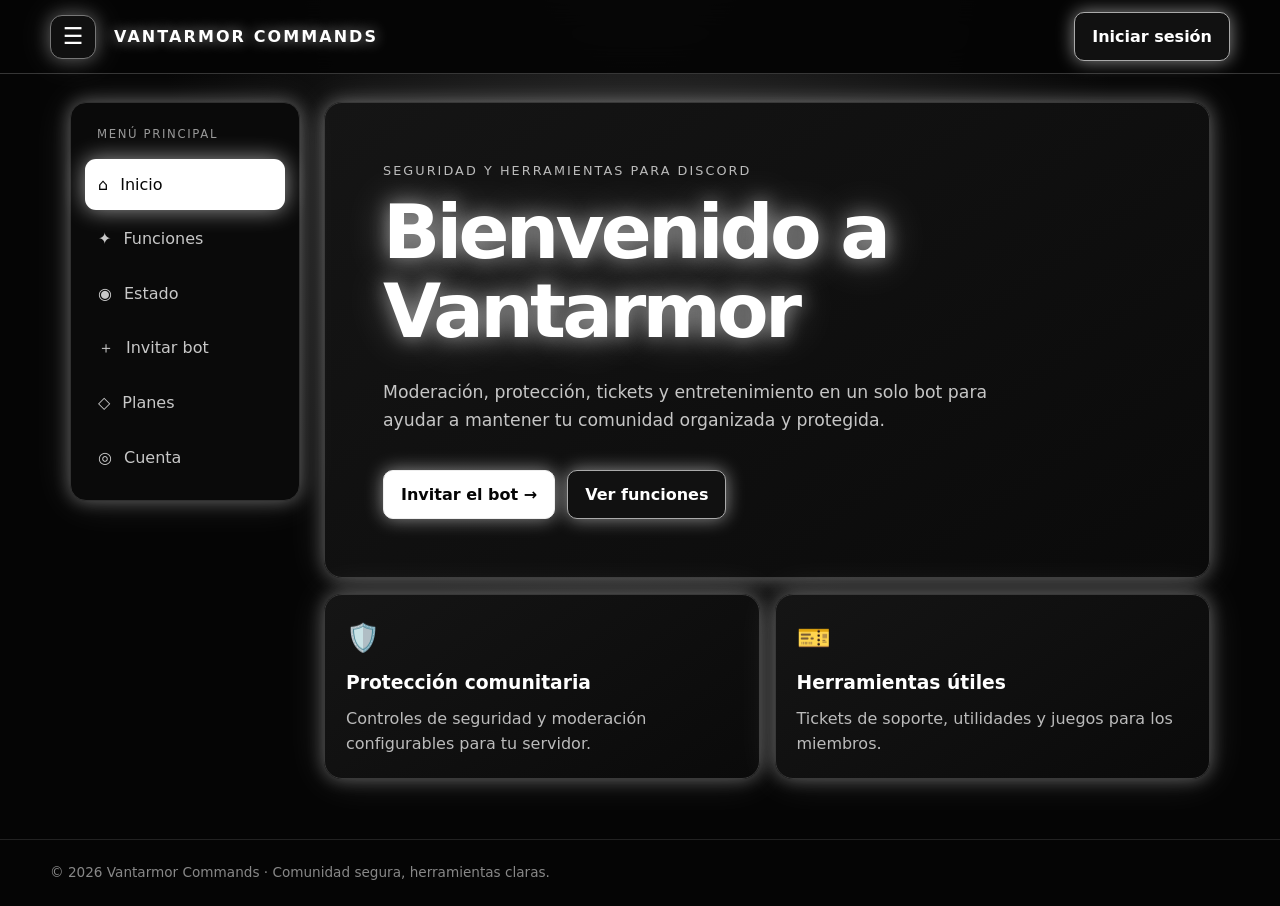
==== commit fdf0321d: "Add per-server visual bot profile editor to account" ====
--- a/website/index.html
+++ b/website/index.html
@@ -4,31 +4,31 @@
 <meta charset="utf-8"><meta name="viewport" content="width=device-width,initial-scale=1"><meta name="theme-color" content="#050505"><meta name="description" content="Vantarmor Commands: moderación, seguridad, tickets y juegos para Discord.">
 <title>Vantarmor Commands</title>
 <style>
-:root{color-scheme:dark;--bg:#050505;--panel:#0d0d0d;--card:#111;--line:#303030;--white:#fff;--muted:#aaa;--green:#00f58a;--red:#ff4357;--glow:0 0 18px #fff5,0 0 42px #fff2;--radius:18px}*{box-sizing:border-box}body{margin:0;min-height:100vh;background:radial-gradient(ellipse at 50% -20%,#292929 0,transparent 55%),var(--bg);color:var(--white);font:16px/1.6 system-ui,-apple-system,Segoe UI,sans-serif}button,a,input{font:inherit}a{color:inherit;text-decoration:none}.topbar{height:74px;position:sticky;top:0;z-index:5;display:flex;align-items:center;gap:18px;padding:0 max(20px,calc((100vw - 1180px)/2));background:#050505ef;border-bottom:1px solid #fff3;backdrop-filter:blur(14px)}.hamb{width:46px;height:44px;background:#101010;border:1px solid #777;border-radius:12px;color:#fff;font-size:23px;cursor:pointer;box-shadow:var(--glow)}.brand{font-weight:900;letter-spacing:.13em;text-shadow:0 0 14px #fff9}.top-spacer{flex:1}.user-pill{display:flex;align-items:center;gap:10px;color:#ddd}.user-pill img,.avatar{width:35px;height:35px;border-radius:50%;object-fit:cover;border:1px solid #aaa;box-shadow:0 0 15px #fff5}.layout{max-width:1180px;margin:auto;padding:28px 20px 60px;display:grid;grid-template-columns:230px minmax(0,1fr);gap:24px}.sidebar{position:sticky;top:96px;height:max-content;padding:14px;background:#0a0a0a;border:1px solid var(--line);border-radius:16px;box-shadow:var(--glow);transition:.25s}.sidebar.closed{display:none}.side-title{padding:8px 12px 12px;color:#999;text-transform:uppercase;letter-spacing:.14em;font-size:.73rem}.tab-btn{width:100%;display:flex;gap:12px;align-items:center;text-align:left;color:#c8c8c8;background:transparent;border:1px solid transparent;padding:12px;border-radius:11px;cursor:pointer;margin:3px 0}.tab-btn:hover,.tab-btn.active{color:#050505;background:#fff;box-shadow:0 0 22px #fff9;transform:translateX(2px)}main{min-width:0}.panel{display:none;animation:appear .24s ease}.panel.active{display:block}@keyframes appear{from{opacity:0;transform:translateY(7px)}to{opacity:1;transform:none}}.hero,.card{border:1px solid #393939;background:linear-gradient(145deg,#151515,#0a0a0a);border-radius:var(--radius);box-shadow:var(--glow)}.hero{padding:clamp(25px,6vw,58px);min-height:320px;display:flex;flex-direction:column;justify-content:center}.eyebrow{color:#bbb;text-transform:uppercase;letter-spacing:.16em;font-size:.8rem}h1{font-size:clamp(2.5rem,7vw,4.7rem);line-height:1.04;margin:12px 0;text-shadow:0 0 20px #fff8,0 0 45px #fff5;letter-spacing:-.05em}h2{font-size:clamp(1.7rem,4vw,2.4rem);margin:0 0 8px;text-shadow:0 0 14px #fff5}h3{margin:8px 0}.muted{color:var(--muted)}.lead{max-width:650px;font-size:1.08rem;color:#c6c6c6}.actions{display:flex;flex-wrap:wrap;gap:12px;margin-top:20px}.button{border:1px solid #eee;background:#fff;color:#050505;padding:11px 17px;border-radius:10px;font-weight:800;cursor:pointer;display:inline-flex;justify-content:center;align-items:center;gap:8px;box-shadow:0 0 18px #fff8;transition:.18s}.button:hover{transform:translateY(-2px);box-shadow:0 0 27px #fff}.button.secondary{color:#fff;background:#111;border-color:#aaa}.button:disabled{opacity:.5;cursor:not-allowed;transform:none}[hidden]{display:none!important}.section-head{margin:6px 0 22px}.grid{display:grid;grid-template-columns:repeat(2,minmax(0,1fr));gap:15px}.card{padding:21px}.card p{color:#bbb;margin:0}.feature-icon{font-size:1.7rem}.stat-grid{display:grid;grid-template-columns:repeat(2,minmax(0,1fr));gap:14px}.stat{font-size:2rem;font-weight:900;text-shadow:0 0 18px #fff9}.status-mark{font-size:1.08rem;font-weight:800}.status-mark.online{color:var(--green);text-shadow:0 0 12px #00f58a99}.status-mark.offline{color:var(--red);text-shadow:0 0 12px #ff435799}.select,input{width:100%;padding:12px 13px;color:#fff;background:#070707;border:1px solid #555;border-radius:10px;margin:9px 0 14px}.select:focus,input:focus{outline:2px solid #fff8}.plan{min-height:100%;display:flex;flex-direction:column}.plan .button{margin-top:auto;align-self:flex-start}.plan ul{padding-left:20px;color:#ddd}.plan li{padding:4px 0}.premium{border-color:#fff;box-shadow:0 0 20px #fff7,0 0 55px #fff2}.profile-row{display:flex;align-items:center;gap:16px}.avatar{width:74px;height:74px}.message{min-height:24px;color:#bbb}.command-list{display:grid;grid-template-columns:repeat(2,minmax(0,1fr));gap:10px}.command{background:#090909;border:1px solid #333;border-radius:10px;padding:11px}.command code{color:#fff;font-weight:800}.footer{border-top:1px solid #222;color:#888;padding:22px max(20px,calc((100vw - 1180px)/2));font-size:.85rem}@media(max-width:760px){.topbar{padding:0 14px}.layout{display:block;padding:18px 14px 45px}.sidebar{position:fixed;top:82px;left:14px;width:min(270px,calc(100vw - 28px));z-index:10}.sidebar.closed{display:none}.grid,.stat-grid,.command-list{grid-template-columns:1fr}.user-pill span{display:none}.hero{min-height:290px}}
+:root{color-scheme:dark;--bg:#050505;--card:#111;--line:#303030;--white:#fff;--muted:#aaa;--green:#00f58a;--red:#ff4357;--glow:0 0 18px #fff5,0 0 42px #fff2}*{box-sizing:border-box}body{margin:0;background:radial-gradient(ellipse at 50% -20%,#292929 0,transparent 55%),var(--bg);color:#fff;font:16px/1.6 system-ui,sans-serif}button,a,input,select{font:inherit}a{color:inherit;text-decoration:none}.topbar{height:74px;position:sticky;top:0;z-index:5;display:flex;align-items:center;gap:18px;padding:0 max(20px,calc((100vw - 1180px)/2));background:#050505ef;border-bottom:1px solid #fff3;backdrop-filter:blur(14px)}.hamb{width:46px;height:44px;background:#101010;border:1px solid #777;border-radius:12px;color:#fff;font-size:23px;cursor:pointer;box-shadow:var(--glow)}.brand{font-weight:900;letter-spacing:.13em;text-shadow:0 0 14px #fff9}.spacer{flex:1}.user-pill{display:flex;align-items:center;gap:9px;color:#ddd}.user-pill img,.avatar{width:36px;height:36px;border-radius:50%;object-fit:cover;border:1px solid #aaa;box-shadow:0 0 15px #fff5}.layout{max-width:1180px;margin:auto;padding:28px 20px 60px;display:grid;grid-template-columns:230px minmax(0,1fr);gap:24px}.sidebar{position:sticky;top:96px;height:max-content;padding:14px;background:#0a0a0a;border:1px solid var(--line);border-radius:16px;box-shadow:var(--glow)}.sidebar.closed{display:none}.side-title{padding:8px 12px 12px;color:#999;text-transform:uppercase;letter-spacing:.14em;font-size:.73rem}.tab-btn{width:100%;display:flex;gap:12px;align-items:center;text-align:left;color:#c8c8c8;background:transparent;border:1px solid transparent;padding:12px;border-radius:11px;cursor:pointer;margin:3px 0}.tab-btn:hover,.tab-btn.active{color:#050505;background:#fff;box-shadow:0 0 22px #fff9}main{min-width:0}.panel{display:none}.panel.active{display:block;animation:appear .24s ease}@keyframes appear{from{opacity:0;transform:translateY(7px)}to{opacity:1;transform:none}}.hero,.card{border:1px solid #393939;background:linear-gradient(145deg,#151515,#0a0a0a);border-radius:18px;box-shadow:var(--glow)}.hero{padding:clamp(25px,6vw,58px);min-height:320px;display:flex;flex-direction:column;justify-content:center}.eyebrow{color:#bbb;text-transform:uppercase;letter-spacing:.16em;font-size:.8rem}h1{font-size:clamp(2.5rem,7vw,4.7rem);line-height:1.04;margin:12px 0;text-shadow:0 0 20px #fff8,0 0 45px #fff5;letter-spacing:-.05em}h2{font-size:clamp(1.7rem,4vw,2.4rem);margin:0 0 8px;text-shadow:0 0 14px #fff5}h3{margin:8px 0}.muted{color:var(--muted)}.lead{max-width:650px;font-size:1.08rem;color:#c6c6c6}.actions{display:flex;flex-wrap:wrap;gap:12px;margin-top:18px}.button{border:1px solid #eee;background:#fff;color:#050505;padding:11px 17px;border-radius:10px;font-weight:800;cursor:pointer;display:inline-flex;justify-content:center;align-items:center;gap:8px;box-shadow:0 0 18px #fff8}.button.secondary{color:#fff;background:#111;border-color:#aaa}.button:hover{box-shadow:0 0 27px #fff;transform:translateY(-1px)}.button:disabled{opacity:.5;cursor:not-allowed;transform:none}[hidden]{display:none!important}.section-head{margin:6px 0 22px}.grid,.stats,.commands{display:grid;grid-template-columns:repeat(2,minmax(0,1fr));gap:15px}.card{padding:21px}.card p{color:#bbb;margin:0}.icon{font-size:1.7rem}.stat{font-size:2rem;font-weight:900;text-shadow:0 0 18px #fff9}.status.online{color:var(--green)}.status.offline{color:var(--red)}.field{display:block;width:100%;padding:12px 13px;color:#fff;background:#070707;border:1px solid #555;border-radius:10px;margin:8px 0 14px}.field:focus{outline:2px solid #fff8}.command{background:#090909;border:1px solid #333;border-radius:10px;padding:11px}.plan ul{padding-left:20px;color:#ddd}.profile-row{display:flex;align-items:center;gap:15px}.avatar{width:74px;height:74px}.message{min-height:25px;color:#bbb}.editor{margin-top:16px}.preview{display:block;width:92px;height:92px;border-radius:50%;object-fit:cover;border:2px solid #eee;box-shadow:var(--glow);margin:8px 0 16px}.note{font-size:.9rem;color:#999}.footer{border-top:1px solid #222;color:#888;padding:22px max(20px,calc((100vw - 1180px)/2));font-size:.85rem}@media(max-width:760px){.topbar{padding:0 14px}.layout{display:block;padding:18px 14px 45px}.sidebar{position:fixed;top:82px;left:14px;width:min(270px,calc(100vw - 28px));z-index:10}.sidebar.closed{display:none}.grid,.stats,.commands{grid-template-columns:1fr}.user-pill span{display:none}.hero{min-height:290px}}
 </style>
 </head>
 <body>
-<header class="topbar"><button class="hamb" id="menuToggle" aria-label="Abrir menú" aria-expanded="true">☰</button><a class="brand" href="#">VANTARMOR COMMANDS</a><span class="top-spacer"></span><div class="user-pill" id="topUser" hidden><img id="topAvatar" alt="Avatar de Discord"><span id="topName"></span></div><a class="button secondary" id="topLogin" href="/auth/discord" hidden>Iniciar sesión</a></header>
+<header class="topbar"><button class="hamb" id="menuToggle" aria-label="Abrir menú" aria-expanded="true">☰</button><a class="brand" href="#">VANTARMOR COMMANDS</a><span class="spacer"></span><div class="user-pill" id="topUser" hidden><img id="topAvatar" alt="Avatar de Discord"><span id="topName"></span></div><a class="button secondary" id="topLogin" href="/auth/discord" hidden>Iniciar sesión</a><a class="button secondary" id="topLogout" href="/auth/logout" hidden>Cerrar sesión</a></header>
 <div class="layout"><aside class="sidebar" id="sidebar"><div class="side-title">Menú principal</div><button class="tab-btn active" data-tab="inicio">⌂ <span>Inicio</span></button><button class="tab-btn" data-tab="funciones">✦ <span>Funciones</span></button><button class="tab-btn" data-tab="estado">◉ <span>Estado</span></button><button class="tab-btn" data-tab="invitar">＋ <span>Invitar bot</span></button><button class="tab-btn" data-tab="planes">◇ <span>Planes</span></button><button class="tab-btn" data-tab="cuenta">◎ <span>Cuenta</span></button></aside>
 <main>
-<section class="panel active" id="inicio"><div class="hero"><span class="eyebrow">Seguridad y herramientas para Discord</span><h1>Bienvenido<span id="welcomeName"> a Vantarmor</span></h1><p class="lead">Vantarmor Commands te ofrece moderación, protección, tickets y entretenimiento en un solo bot. Ayuda a mantener tu comunidad más organizada y protegida, con herramientas que puedes configurar para tu servidor.</p><div class="actions"><button class="button" data-goto="invitar">Invitar el bot <span>→</span></button><button class="button secondary" data-goto="funciones">Ver funciones</button></div></div><div class="grid" style="margin-top:16px"><article class="card"><span class="feature-icon">🛡️</span><h3>Protección para tu comunidad</h3><p>Controles de seguridad y moderación para ayudar a prevenir abusos y gestionar incidentes.</p></article><article class="card"><span class="feature-icon">🎫</span><h3>Todo en un lugar</h3><p>Tickets de soporte, utilidades y juegos para que tu servidor tenga más herramientas.</p></article></div></section>
-<section class="panel" id="funciones"><div class="section-head"><h2>Funciones</h2><p class="muted">Explora las herramientas y ejemplos de comandos disponibles.</p></div><div class="grid"><article class="card"><span class="feature-icon">🔨</span><h3>Moderación</h3><p>Baneos, expulsiones, timeout, bloqueo de canales y limpieza de mensajes según permisos.</p></article><article class="card"><span class="feature-icon">🛡️</span><h3>Seguridad</h3><p>Protecciones anti-spam y anti-enlaces; funciones adicionales dependen de la configuración y el plan.</p></article><article class="card"><span class="feature-icon">🎮</span><h3>Juegos</h3><p>Comandos de entretenimiento para dar actividad a tu comunidad.</p></article><article class="card"><span class="feature-icon">🎫</span><h3>Panel de tickets</h3><p>Crea tickets de soporte con acceso privado para el usuario y el equipo que los atiende.</p></article></div><div class="card" style="margin-top:16px"><h3>Ejemplos de comandos</h3><p class="muted">Los comandos disponibles pueden variar según la versión y los permisos del servidor.</p><div class="command-list" style="margin-top:14px"><div class="command"><code>/ban · /kick · /timeout</code><br><small>Moderación slash</small></div><div class="command"><code>/lock · /unlock · /purge</code><br><small>Gestión de canales y mensajes</small></div><div class="command"><code>/ticket-panel · /ticket-rol</code><br><small>Configuración de soporte</small></div><div class="command"><code>?ping · ?servidor · ?info</code><br><small>Comandos con prefijo ?</small></div></div></div></section>
-<section class="panel" id="estado"><div class="section-head"><h2>Estado del bot</h2><p class="muted">Datos reportados por el servicio web.</p></div><div class="stat-grid"><article class="card"><h3>Conexión</h3><div id="botStatus" class="status-mark">⚪ Comprobando…</div></article><article class="card"><h3>Servidores</h3><div id="guildCount" class="stat">—</div></article><article class="card"><h3>Personas registradas en la web</h3><div id="webUsers" class="stat">—</div></article><article class="card"><h3>Comandos totales</h3><div id="commandCount" class="stat">—</div></article></div><p id="statusNote" class="message"></p></section>
-<section class="panel" id="invitar"><div class="section-head"><h2>Invitar bot</h2><p class="muted">Inicia sesión con Discord y selecciona un servidor donde seas propietario o administrador.</p></div><div class="card"><label for="guildSelect"><strong>Selecciona tu servidor</strong></label><select class="select" id="guildSelect"><option value="">Inicia sesión para cargar tus servidores…</option></select><p class="muted">La lista procede de tus servidores de Discord con permisos de propietario o administrador. Discord confirmará la selección y los permisos al invitar.</p><div class="actions"><button class="button" id="inviteSelected" disabled>Continuar con la invitación ↗</button><a class="button secondary" id="loginInvite" href="/auth/discord" hidden>Iniciar sesión con Discord</a></div><p class="message" id="inviteMessage" role="status"></p></div></section>
-<section class="panel" id="planes"><div class="section-head"><h2>Planes</h2><p class="muted">Elige las herramientas que se ajustan a tu comunidad.</p></div><div class="grid"><article class="card plan"><span class="eyebrow">Para empezar</span><h3>Free Plan</h3><ul><li>Comandos gratis</li><li>Protección media</li><li>Comandos de tickets</li><li>Juegos con comandos</li><li>Y más herramientas</li></ul><button class="button secondary" data-goto="invitar">Empezar gratis</button></article><article class="card plan premium"><span class="eyebrow">Protección ampliada</span><h3>Plan Premium</h3><ul><li>Comandos de seguridad avanzada</li><li>Comandos premium de bienvenida</li><li>Configuración premium</li><li>Herramientas de protección ampliadas</li><li>Funciones adicionales para tu comunidad</li></ul><button class="button secondary" data-goto="cuenta">Ver mi cuenta</button></article></div><article class="card" style="margin-top:16px"><h3>Canjear key Premium</h3><p class="muted">Inicia sesión con Discord e introduce tu key. Cada key solo se puede canjear una vez.</p><form id="redeemForm"><label for="premiumKey">Key Premium</label><input id="premiumKey" name="key" maxlength="160" autocomplete="off" placeholder="VANT-…" required><button class="button" type="submit" id="redeemButton" disabled>Reclamar key</button><p class="message" id="redeemMessage" role="status" aria-live="polite"></p></form></article><div class="card" style="margin-top:16px"><h3>¿Tienes preguntas?</h3><p class="muted">Consulta nuestro servidor de soporte para conocer detalles de planes y ayuda.</p><a class="button secondary" id="supportLink" href="https://discord.com" target="_blank" rel="noopener">Consultar servidor ↗</a></div></section>
-<section class="panel" id="cuenta"><div class="section-head"><h2>Cuenta</h2><p class="muted">Tu perfil conectado mediante Discord.</p></div><article class="card"><div class="profile-row"><img id="profileAvatar" class="avatar" alt="Avatar de Discord" hidden><div id="avatarFallback" class="avatar" style="display:grid;place-items:center;font-size:1.8rem">?</div><div><h3 id="profileName">Cargando cuenta…</h3><p class="muted" id="profileHint"></p></div><span class="top-spacer"></span><a class="button secondary" id="logout" href="/auth/logout" hidden>Cerrar sesión</a><a class="button" id="accountLogin" href="/auth/discord" hidden>Iniciar sesión</a></div><p class="message" id="accountMessage" role="status"></p></article></section>
+<section class="panel active" id="inicio"><div class="hero"><span class="eyebrow">Seguridad y herramientas para Discord</span><h1>Bienvenido<span id="welcomeName"> a Vantarmor</span></h1><p class="lead">Moderación, protección, tickets y entretenimiento en un solo bot para ayudar a mantener tu comunidad organizada y protegida.</p><div class="actions"><button class="button" data-goto="invitar">Invitar el bot →</button><button class="button secondary" data-goto="funciones">Ver funciones</button></div></div><div class="grid" style="margin-top:16px"><article class="card"><span class="icon">🛡️</span><h3>Protección comunitaria</h3><p>Controles de seguridad y moderación configurables para tu servidor.</p></article><article class="card"><span class="icon">🎫</span><h3>Herramientas útiles</h3><p>Tickets de soporte, utilidades y juegos para los miembros.</p></article></div></section>
+<section class="panel" id="funciones"><div class="section-head"><h2>Funciones</h2><p class="muted">Moderación, seguridad, juegos y soporte.</p></div><div class="grid"><article class="card"><span class="icon">🔨</span><h3>Moderación</h3><p>Baneos, expulsiones, timeout, bloqueo de canales y limpieza de mensajes según permisos.</p></article><article class="card"><span class="icon">🛡️</span><h3>Seguridad</h3><p>Protección anti-spam y anti-enlaces; funciones adicionales según la configuración.</p></article><article class="card"><span class="icon">🎮</span><h3>Juegos</h3><p>Comandos de entretenimiento para la comunidad.</p></article><article class="card"><span class="icon">🎫</span><h3>Panel de tickets</h3><p>Tickets privados para los miembros y el equipo de soporte.</p></article></div><div class="card" style="margin-top:16px"><h3>Ejemplos de comandos</h3><div class="commands"><div class="command"><b>/ban · /kick · /timeout</b><br><small>Moderación slash</small></div><div class="command"><b>/lock · /unlock · /purge</b><br><small>Canales y mensajes</small></div><div class="command"><b>/ticket-panel · /ticket-rol</b><br><small>Soporte</small></div><div class="command"><b>?ping · ?servidor · ?info</b><br><small>Comandos con prefijo ?</small></div></div></div></section>
+<section class="panel" id="estado"><div class="section-head"><h2>Estado</h2><p class="muted">Estadísticas del servicio.</p></div><div class="stats"><article class="card"><h3>Bot</h3><div id="botStatus" class="status">Comprobando…</div></article><article class="card"><h3>Servidores</h3><div id="guildCount" class="stat">—</div></article><article class="card"><h3>Personas en la web</h3><div id="webUsers" class="stat">—</div></article><article class="card"><h3>Comandos slash</h3><div id="commandCount" class="stat">—</div></article></div><p id="statusNote" class="message"></p></section>
+<section class="panel" id="invitar"><div class="section-head"><h2>Invitar bot</h2><p class="muted">Elige un servidor donde seas propietario o administrador.</p></div><article class="card"><label for="guildSelect"><b>Servidor Discord</b></label><select class="field" id="guildSelect"><option value="">Inicia sesión para ver tus servidores…</option></select><p class="note">Discord valida los permisos y confirma la invitación.</p><button class="button" id="inviteSelected" disabled>Continuar con la invitación ↗</button><p class="message" id="inviteMessage"></p></article></section>
+<section class="panel" id="planes"><div class="section-head"><h2>Planes</h2><p class="muted">Herramientas para cada comunidad.</p></div><div class="grid"><article class="card plan"><h3>Free Plan</h3><ul><li>Comandos gratis</li><li>Protección media</li><li>Comandos de tickets</li><li>Juegos con comandos</li><li>Y más</li></ul></article><article class="card plan"><h3>Plan Premium</h3><ul><li>Comandos de mucha seguridad</li><li>Bienvenida premium</li><li>Configuración premium</li><li>Protección ampliada</li></ul></article></div><article class="card" style="margin-top:16px"><h3>Reclamar key Premium</h3><p class="muted">Inicia sesión con Discord e introduce una key válida, sin espacios adicionales.</p><form id="redeemForm"><label for="premiumKey">Key Premium</label><input class="field" id="premiumKey" maxlength="160" autocomplete="off" placeholder="VANT-…" required><button class="button" type="submit" id="redeemButton" disabled>Reclamar key</button><p class="message" id="redeemMessage" role="status" aria-live="polite"></p></form></article></section>
+<section class="panel" id="cuenta"><div class="section-head"><h2>Cuenta</h2><p class="muted">Perfil y apariencia del bot en tus servidores.</p></div><article class="card"><div class="profile-row"><img id="profileAvatar" class="avatar" alt="Avatar de Discord" hidden><div id="avatarFallback" class="avatar" style="display:grid;place-items:center;font-size:1.8rem">?</div><div><h3 id="profileName">Cargando cuenta…</h3><p class="muted" id="profileHint"></p></div><span class="spacer"></span><a class="button secondary" id="accountLogin" href="/auth/discord" hidden>Iniciar sesión</a><a class="button secondary" id="logout" href="/auth/logout" hidden>Cerrar sesión</a></div><p class="message" id="accountMessage" role="status"></p></article>
+<article class="card editor"><h3>Editar apariencia del bot por servidor</h3><p class="muted">Estos cambios solo modifican el apodo y el avatar visual del bot en el servidor seleccionado; no cambian su nombre global ni su avatar global.</p><form id="profileForm"><label for="profileGuild"><b>Servidor donde Vantarmor ya está unido</b></label><select class="field" id="profileGuild" required disabled><option value="">Inicia sesión para cargar servidores…</option></select><p class="note">Solo aparecen servidores que administras y donde el bot ya está presente.</p><label for="botNickname"><b>Apodo del bot en este servidor</b></label><input class="field" id="botNickname" maxlength="32" placeholder="Escribe el apodo (máximo 32 caracteres)"><label for="botAvatarFile"><b>Foto de perfil visual para este servidor</b></label><input class="field" id="botAvatarFile" type="file" accept="image/png,image/jpeg,image/webp,image/gif" disabled><p class="note">Sube PNG, JPG, WEBP o GIF. Máximo 2 MB. No cambia el avatar global del bot.</p><img id="avatarPreview" class="preview" alt="Vista previa del avatar" hidden><button class="button" type="submit" id="saveProfile" disabled>Guardar cambios visuales</button><p class="message" id="profileMessage" role="status" aria-live="polite"></p></form></article></section>
 </main></div><footer class="footer">© <span id="year"></span> Vantarmor Commands · Comunidad segura, herramientas claras.</footer>
 <script>
-const $=id=>document.getElementById(id);let csrf="",loggedIn=false,siteConfig={};
-function activateTab(id){document.querySelectorAll('.panel').forEach(p=>p.classList.toggle('active',p.id===id));document.querySelectorAll('.tab-btn').forEach(b=>b.classList.toggle('active',b.dataset.tab===id));if(innerWidth<760)$('sidebar').classList.add('closed');history.replaceState(null,'','#'+id)}
-document.querySelectorAll('.tab-btn').forEach(b=>b.addEventListener('click',()=>activateTab(b.dataset.tab)));document.querySelectorAll('[data-goto]').forEach(b=>b.addEventListener('click',e=>{e.preventDefault();activateTab(b.dataset.goto)}));$('menuToggle').addEventListener('click',()=>{const closed=$('sidebar').classList.toggle('closed');$('menuToggle').setAttribute('aria-expanded',String(!closed))});$('year').textContent=new Date().getFullYear();if(innerWidth<760)$('sidebar').classList.add('closed');
-async function loadStats(){try{const r=await fetch('/api/stats',{cache:'no-store'});if(!r.ok)throw Error();const s=await r.json();const online=!!s.bot_online;$('botStatus').textContent=online?'🟢 Encendido':'🔴 Apagado';$('botStatus').className='status-mark '+(online?'online':'offline');$('guildCount').textContent=Number(s.servers||0).toLocaleString('es');$('webUsers').textContent=Number(s.website_users||0).toLocaleString('es');$('commandCount').textContent=Number(s.slash_commands||0).toLocaleString('es');if(!online)$('statusNote').textContent='El sitio está disponible, pero el bot no ha informado una conexión activa.'}catch(_){$('botStatus').textContent='🔴 Sin datos';$('botStatus').className='status-mark offline';$('statusNote').textContent='No se pudieron cargar las estadísticas del servicio.'}}
-async function loadAccount(){try{const [mr,cr]=await Promise.all([fetch('/api/me',{cache:'no-store'}),fetch('/config.json',{cache:'no-store'})]);siteConfig=cr.ok?await cr.json():{};const me=mr.ok?await mr.json():null;loggedIn=!!(me&&me.authenticated);if(siteConfig.support_server_url)$('supportLink').href=siteConfig.support_server_url;if(siteConfig.invite_url)$('inviteSelected').dataset.defaultInvite=siteConfig.invite_url;if(loggedIn){csrf=me.csrf||'';const user=me.user||{},name=user.name||user.username||'Usuario de Discord';$('welcomeName').textContent=', '+name;$('profileName').textContent=name;$('profileHint').textContent='Conectado con Discord';$('accountMessage').textContent='Sesión activa.';$('topName').textContent=name;$('topUser').hidden=false;$('topLogin').hidden=true;$('accountLogin').hidden=true;$('logout').hidden=false;$('redeemButton').disabled=false;let avatar=user.avatar_url||'';if(!avatar&&user.avatar&&user.id)avatar=`https://cdn.discordapp.com/avatars/${user.id}/${user.avatar}.png?size=256`;if(!avatar&&user.id)avatar=`https://cdn.discordapp.com/embed/avatars/${Number(user.id)%6}.png`;if(avatar){$('profileAvatar').src=avatar;$('profileAvatar').hidden=false;$('avatarFallback').hidden=true;$('topAvatar').src=avatar}else{$('avatarFallback').textContent=name.slice(0,1).toUpperCase()}$('guildSelect').innerHTML='<option value="">Cargando tus servidores…</option>';$('loginInvite').hidden=true;loadGuilds()}else{$('topUser').hidden=true;$('topLogin').hidden=false;$('accountLogin').hidden=false;$('logout').hidden=true;$('loginInvite').hidden=false;$('profileName').textContent='No has iniciado sesión';$('profileHint').textContent='Inicia sesión para ver tu foto de Discord y reclamar Premium.';$('accountMessage').textContent=siteConfig.auth_enabled?'Inicia sesión para ver tu perfil y elegir servidor.':'El administrador aún debe configurar OAuth2 de Discord.';$('guildSelect').innerHTML='<option value="">Inicia sesión para cargar tus servidores…</option>';$('redeemButton').disabled=true}}catch(_){$('profileName').textContent='No se pudo cargar la cuenta';$('accountMessage').textContent='No se pudo consultar la sesión. Comprueba que el servicio esté en línea.';$('topLogin').hidden=false;$('accountLogin').hidden=false;$('loginInvite').hidden=false}}
-async function loadGuilds(){try{const r=await fetch('/api/guilds',{cache:'no-store'});if(!r.ok)throw Error();const data=await r.json(),guilds=data.guilds||[];$('guildSelect').innerHTML='<option value="">Selecciona un servidor…</option>'+guilds.map(g=>`<option value="${escapeHtml(g.id)}">${escapeHtml(g.name)}${g.bot_installed?' · bot agregado':''}</option>`).join('');$('inviteMessage').textContent=guilds.length?'Solo aparecen servidores que administras.':'No se encontraron servidores administrables en tu cuenta.'}catch(_){$('guildSelect').innerHTML='<option value="">No se pudieron cargar los servidores</option>';$('inviteMessage').textContent='Revisa que OAuth2 use el scope guilds y vuelve a iniciar sesión.'}}
-function escapeHtml(v){return String(v).replace(/[&<>"']/g,c=>({'&':'&amp;','<':'&lt;','>':'&gt;','"':'&quot;',"'":'&#39;'}[c]))}
-$('guildSelect').addEventListener('change',()=>{$('inviteSelected').disabled=!$('guildSelect').value});$('inviteSelected').addEventListener('click',()=>{const guildId=$('guildSelect').value;if(!guildId)return;const clientId=siteConfig.bot_client_id;if(!clientId){const configured=$('inviteSelected').dataset.defaultInvite;if(configured){window.open(configured,'_blank','noopener');return}$('inviteMessage').textContent='Falta configurar DISCORD_CLIENT_ID para generar el enlace de invitación.';return}const url=new URL('https://discord.com/oauth2/authorize');url.searchParams.set('client_id',clientId);url.searchParams.set('scope','bot applications.commands');url.searchParams.set('permissions',siteConfig.bot_permissions||'0');url.searchParams.set('guild_id',guildId);url.searchParams.set('disable_guild_select','true');window.open(url.toString(),'_blank','noopener,noreferrer')});
-$('redeemForm').addEventListener('submit',async e=>{e.preventDefault();const button=$('redeemButton'),message=$('redeemMessage'),key=$('premiumKey').value.trim();if(!loggedIn||!csrf){message.textContent='Inicia sesión con Discord antes de reclamar la key.';return}if(!key){message.textContent='Escribe una key Premium.';return}button.disabled=true;message.textContent='Validando y reclamando la key…';try{const r=await fetch('/api/redeem',{method:'POST',headers:{'Content-Type':'application/json','X-CSRF-Token':csrf},body:JSON.stringify({key})});let data={};try{data=await r.json()}catch(_){}message.textContent=data.message||data.error||(r.ok?'¡Key Premium reclamada!':'No se pudo reclamar la key.');if(r.ok){$('premiumKey').value='';message.style.color='var(--green)'}else{message.style.color='var(--red)'}}catch(_){message.textContent='No se pudo conectar con el servidor. Inténtalo otra vez.';message.style.color='var(--red)'}finally{button.disabled=!loggedIn}});
-loadStats();loadAccount();setInterval(loadStats,30000);
+const $=id=>document.getElementById(id);let csrf='',loggedIn=false,siteConfig={};function activateTab(id){document.querySelectorAll('.panel').forEach(p=>p.classList.toggle('active',p.id===id));document.querySelectorAll('.tab-btn').forEach(b=>b.classList.toggle('active',b.dataset.tab===id));if(innerWidth<760)$('sidebar').classList.add('closed');history.replaceState(null,'','#'+id)}document.querySelectorAll('.tab-btn').forEach(b=>b.addEventListener('click',()=>activateTab(b.dataset.tab)));document.querySelectorAll('[data-goto]').forEach(b=>b.addEventListener('click',()=>activateTab(b.dataset.goto)));$('menuToggle').addEventListener('click',()=>{let closed=$('sidebar').classList.toggle('closed');$('menuToggle').setAttribute('aria-expanded',String(!closed))});$('year').textContent=new Date().getFullYear();if(innerWidth<760)$('sidebar').classList.add('closed');function escapeHtml(v){return String(v).replace(/[&<>"']/g,c=>({'&':'&amp;','<':'&lt;','>':'&gt;','"':'&quot;',"'":'&#39;'}[c]))}
+async function stats(){try{let r=await fetch('/api/stats',{cache:'no-store'});if(!r.ok)throw 0;let s=await r.json();let on=!!s.bot_online;$('botStatus').textContent=on?'🟢 Encendido':'🔴 Apagado';$('botStatus').className='status '+(on?'online':'offline');$('guildCount').textContent=Number(s.servers||0).toLocaleString('es');$('webUsers').textContent=Number(s.website_users||0).toLocaleString('es');$('commandCount').textContent=Number(s.slash_commands||0).toLocaleString('es');if(!on)$('statusNote').textContent='El sitio está activo, pero el bot no informó una conexión.'}catch(_){$('botStatus').textContent='🔴 Sin datos';$('botStatus').className='status offline';$('statusNote').textContent='No se pudieron cargar las estadísticas.'}}
+async function loadAccount(){try{let [mr,cr]=await Promise.all([fetch('/api/me',{cache:'no-store'}),fetch('/config.json',{cache:'no-store'})]);siteConfig=cr.ok?await cr.json():{};let me=mr.ok?await mr.json():null;loggedIn=!!(me&&me.authenticated);if(loggedIn){csrf=me.csrf||'';let u=me.user||{},name=u.name||u.username||'Usuario Discord';$('welcomeName').textContent=', '+name;$('profileName').textContent=name;$('profileHint').textContent='Sesión conectada con Discord';$('accountMessage').textContent='Sesión activa.';$('topName').textContent=name;$('topUser').hidden=false;$('topLogin').hidden=true;$('topLogout').hidden=false;$('accountLogin').hidden=true;$('logout').hidden=false;$('redeemButton').disabled=false;let avatar=u.avatar_url||(u.avatar&&u.id?`https://cdn.discordapp.com/avatars/${u.id}/${u.avatar}.png?size=256`:`https://cdn.discordapp.com/embed/avatars/${Number(u.id||0)%6}.png`);$('profileAvatar').src=avatar;$('topAvatar').src=avatar;$('profileAvatar').hidden=false;$('avatarFallback').hidden=true;$('profileGuild').disabled=false;$('botAvatarFile').disabled=false;loadProfileGuilds();loadInviteGuilds()}else{$('profileName').textContent='No has iniciado sesión';$('profileHint').textContent='Inicia sesión para ver tu perfil de Discord.';$('accountMessage').textContent='Conecta Discord para editar el perfil del bot por servidor.';$('topUser').hidden=true;$('topLogin').hidden=false;$('topLogout').hidden=true;$('accountLogin').hidden=false;$('logout').hidden=true;$('redeemButton').disabled=true;$('profileGuild').innerHTML='<option value="">Inicia sesión para continuar…</option>';$('guildSelect').innerHTML='<option value="">Inicia sesión para ver tus servidores…</option>'}}catch(_){$('accountMessage').textContent='No se pudo consultar la sesión.';$('topLogin').hidden=false;$('accountLogin').hidden=false}}
+async function loadProfileGuilds(){let sel=$('profileGuild');sel.innerHTML='<option value="">Cargando servidores del bot…</option>';try{let r=await fetch('/api/settings/guilds',{cache:'no-store'}),d=await r.json();if(!r.ok)throw Error(d.error||'No se pudieron cargar los servidores.');let gs=d.guilds||[];sel.innerHTML='<option value="">Selecciona servidor…</option>'+gs.map(g=>`<option value="${escapeHtml(g.id)}">${escapeHtml(g.name)}</option>`).join('');if(!gs.length)sel.innerHTML='<option value="">No hay servidores administrados con el bot unido</option>'; }catch(e){sel.innerHTML='<option value="">Error al cargar servidores</option>';$('profileMessage').textContent=e.message||'No se pudieron cargar servidores.'}}
+async function loadInviteGuilds(){try{let r=await fetch('/api/guilds',{cache:'no-store'}),d=await r.json();if(!r.ok)throw Error();let gs=d.guilds||[];$('guildSelect').innerHTML='<option value="">Selecciona servidor…</option>'+gs.map(g=>`<option value="${escapeHtml(g.id)}">${escapeHtml(g.name)}</option>`).join('')}catch(_){$('guildSelect').innerHTML='<option value="">No se pudieron cargar servidores</option>'}}
+$('profileGuild').addEventListener('change',()=>{$('saveProfile').disabled=!loggedIn||!$('profileGuild').value});$('botAvatarFile').addEventListener('change',()=>{let f=$('botAvatarFile').files[0],preview=$('avatarPreview');if(!f){preview.hidden=true;return}if(!['image/png','image/jpeg','image/webp','image/gif'].includes(f.type)||f.size>2*1024*1024){$('profileMessage').textContent='Elige PNG, JPG, WEBP o GIF de máximo 2 MB.';$('botAvatarFile').value='';preview.hidden=true;return}let reader=new FileReader();reader.onload=()=>{preview.src=reader.result;preview.hidden=false};reader.readAsDataURL(f)});
+$('profileForm').addEventListener('submit',async e=>{e.preventDefault();let guildId=$('profileGuild').value,file=$('botAvatarFile').files[0];if(!loggedIn||!csrf){$('profileMessage').textContent='Inicia sesión primero.';return}if(!guildId){$('profileMessage').textContent='Selecciona un servidor.';return}if(file&&file.size>2*1024*1024){$('profileMessage').textContent='La imagen supera el límite de 2 MB.';return}let button=$('saveProfile'),message=$('profileMessage');button.disabled=true;message.textContent='Aplicando cambios en Discord…';try{let avatarData=file?await new Promise((resolve,reject)=>{let r=new FileReader();r.onload=()=>resolve(r.result);r.onerror=()=>reject(Error('No se pudo leer la imagen.'));r.readAsDataURL(file)}):'';let response=await fetch('/api/settings/guild-profile',{method:'POST',headers:{'Content-Type':'application/json','X-CSRF-Token':csrf},body:JSON.stringify({guild_id:guildId,nickname:$('botNickname').value.trim(),avatar_url:avatarData})});let data={};try{data=await response.json()}catch(_){}message.textContent=data.message||data.error||(response.ok?'Cambios guardados.':'No se pudieron guardar los cambios.');message.style.color=response.ok?'var(--green)':'var(--red)';if(response.ok)$('botAvatarFile').value=''}catch(err){message.textContent=err.message||'Error de conexión.';message.style.color='var(--red)'}finally{button.disabled=!$('profileGuild').value}});
+$('guildSelect').addEventListener('change',()=>{$('inviteSelected').disabled=!$('guildSelect').value});$('inviteSelected').addEventListener('click',()=>{let guildId=$('guildSelect').value,client=siteConfig.bot_client_id;if(!guildId)return;if(!client){$('inviteMessage').textContent='Falta DISCORD_CLIENT_ID en la configuración.';return}let u=new URL('https://discord.com/oauth2/authorize');u.searchParams.set('client_id',client);u.searchParams.set('scope','bot applications.commands');u.searchParams.set('permissions',siteConfig.bot_permissions||'0');u.searchParams.set('guild_id',guildId);u.searchParams.set('disable_guild_select','true');window.open(u,'_blank','noopener,noreferrer')});
+$('redeemForm').addEventListener('submit',async e=>{e.preventDefault();let button=$('redeemButton'),message=$('redeemMessage');if(!loggedIn||!csrf){message.textContent='Inicia sesión con Discord antes de reclamar la key.';return}button.disabled=true;message.textContent='Validando key…';try{let r=await fetch('/api/redeem',{method:'POST',headers:{'Content-Type':'application/json','X-CSRF-Token':csrf},body:JSON.stringify({key:$('premiumKey').value.trim()})}),d=await r.json();message.textContent=d.message||d.error||'No se pudo canjear.';message.style.color=r.ok?'var(--green)':'var(--red)';if(r.ok)$('premiumKey').value=''}catch(_){message.textContent='Error de conexión. Inténtalo otra vez.';message.style.color='var(--red)'}finally{button.disabled=!loggedIn}});stats();loadAccount();setInterval(stats,30000);
 </script>
 </body>
 </html>
